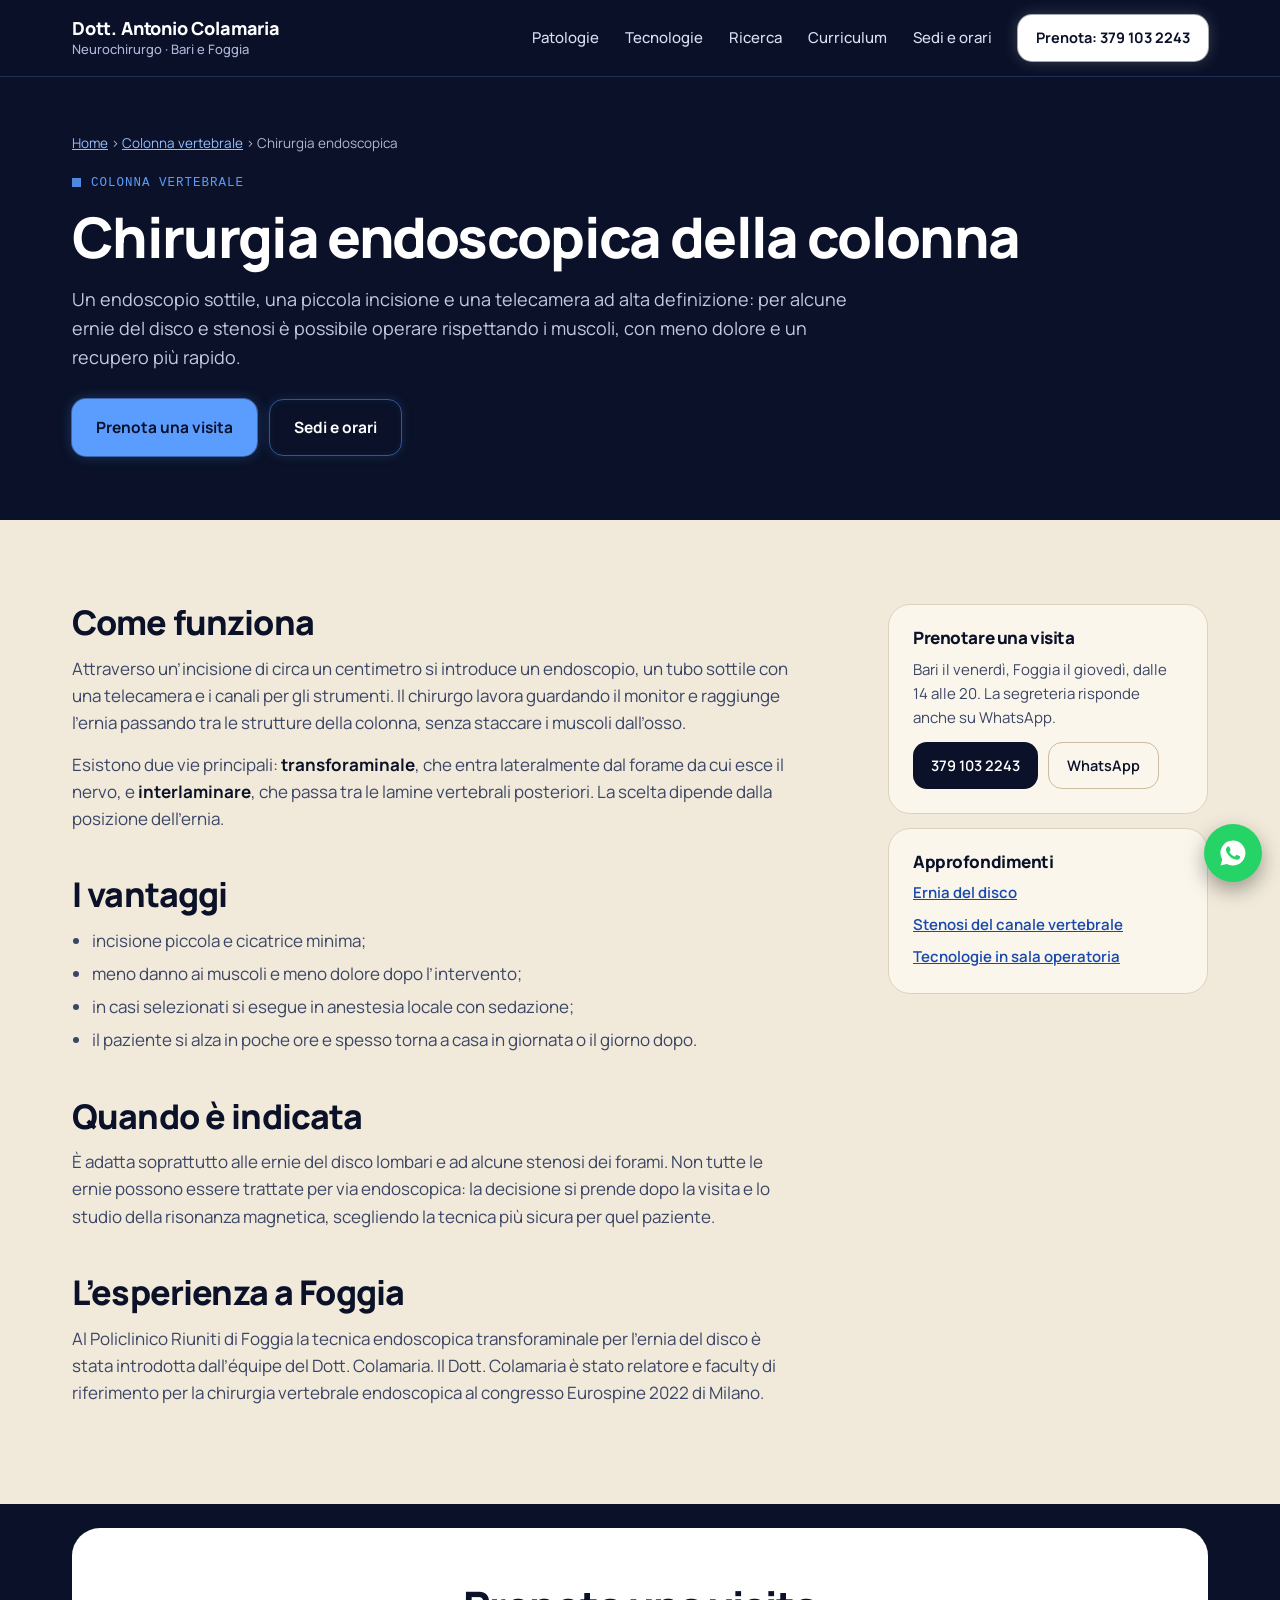
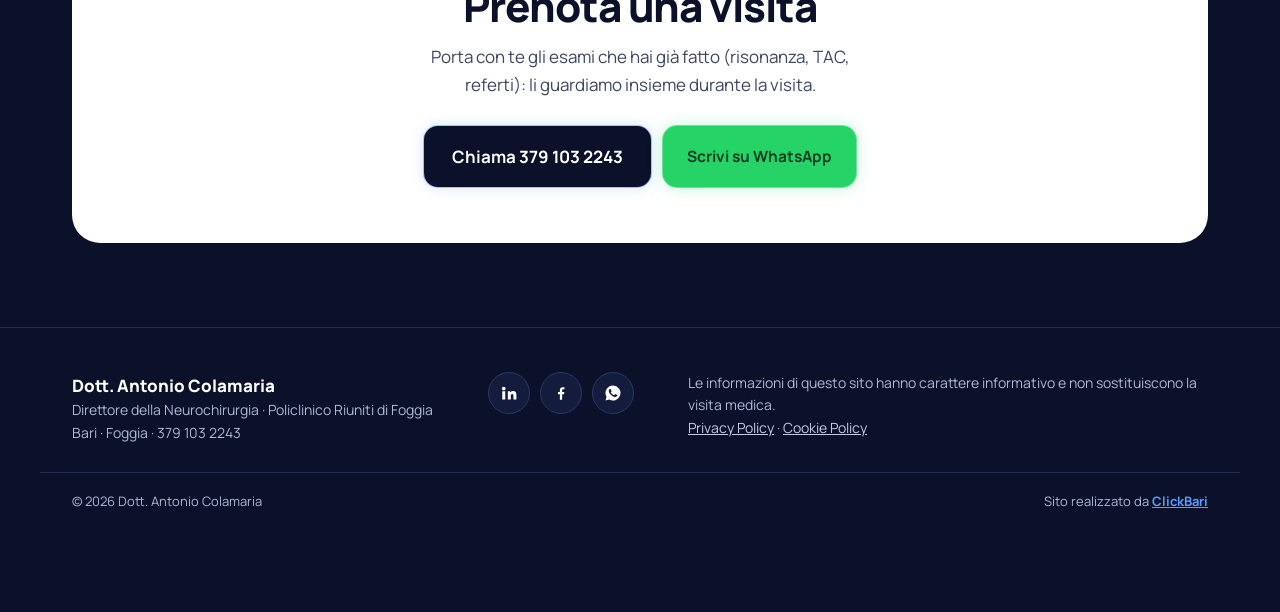
==== chirurgia-endoscopica-colonna.html @ 959c7ecc "Via la grafica a punti; avorio più visibile (#F1EADA), carte aree: foto in alto, testo sotto Co-Auth" ====
<!DOCTYPE html>
<html lang="it">
<head>
<meta charset="UTF-8">
<meta name="viewport" content="width=device-width, initial-scale=1">
<title>Chirurgia endoscopica della colonna · Dott. Antonio Colamaria, neurochirurgo</title>
<meta name="description" content="Chirurgia endoscopica della colonna per l’ernia del disco: piccola incisione, meno dolore, dimissione rapida. Quando è indicata. Visite a Bari e Foggia.">
<link rel="canonical" href="https://antoniocolamaria.it/chirurgia-endoscopica-colonna.html">
<meta name="theme-color" content="#0A1128">
<link rel="icon" type="image/svg+xml" href="img/favicon.svg">
<link rel="icon" type="image/png" href="favicon.png">
<link rel="apple-touch-icon" href="img/apple-touch-icon.png">
<meta property="og:type" content="website">
<meta property="og:locale" content="it_IT">
<meta property="og:site_name" content="Dott. Antonio Colamaria">
<meta property="og:title" content="Chirurgia endoscopica della colonna · Dott. Antonio Colamaria, neurochirurgo">
<meta property="og:description" content="Chirurgia endoscopica della colonna per l’ernia del disco: piccola incisione, meno dolore, dimissione rapida. Quando è indicata. Visite a Bari e Foggia.">
<meta property="og:url" content="https://antoniocolamaria.it/chirurgia-endoscopica-colonna.html">
<meta property="og:image" content="https://antoniocolamaria.it/img/og.jpg">
<meta name="twitter:card" content="summary_large_image">
<link rel="preload" href="fonts/manrope-latin-800-normal.woff2" as="font" type="font/woff2" crossorigin>
<link rel="preload" href="fonts/manrope-latin-400-normal.woff2" as="font" type="font/woff2" crossorigin>
<link rel="stylesheet" href="assets/style.css">
<script type="application/ld+json">
[
 {
  "@context": "https://schema.org",
  "@type": "BreadcrumbList",
  "itemListElement": [
   {
    "@type": "ListItem",
    "position": 1,
    "name": "Home",
    "item": "https://antoniocolamaria.it/"
   },
   {
    "@type": "ListItem",
    "position": 2,
    "name": "Colonna vertebrale",
    "item": "https://antoniocolamaria.it/colonna-vertebrale.html"
   },
   {
    "@type": "ListItem",
    "position": 3,
    "name": "Chirurgia endoscopica",
    "item": "https://antoniocolamaria.it/chirurgia-endoscopica-colonna.html"
   }
  ]
 },
 {
  "@context": "https://schema.org",
  "@type": "MedicalWebPage",
  "name": "Chirurgia endoscopica della colonna",
  "url": "https://antoniocolamaria.it/chirurgia-endoscopica-colonna.html",
  "inLanguage": "it",
  "about": "Colonna vertebrale",
  "author": {
   "@type": "Physician",
   "name": "Dott. Antonio Colamaria",
   "url": "https://antoniocolamaria.it/"
  }
 }
]
</script>
</head>
<body>

<header>
  <div class="wrap">
    <a href="/" class="brand"><strong>Dott. Antonio Colamaria</strong><span>Neurochirurgo · Bari e Foggia</span></a>
    <button class="menu-btn" type="button" aria-expanded="false" aria-controls="menu" aria-label="Apri il menu"><svg class="bars" viewBox="0 0 24 24" fill="none" stroke="currentColor" stroke-width="2" stroke-linecap="round" aria-hidden="true"><path d="M4 7h16M4 12h16M4 17h16"/></svg><svg class="x" viewBox="0 0 24 24" fill="none" stroke="currentColor" stroke-width="2" stroke-linecap="round" aria-hidden="true"><path d="M6 6l12 12M18 6L6 18"/></svg></button>
    <nav id="menu" aria-label="Menu principale">
      <a href="/#patologie">Patologie</a>
      <a href="tecnologie.html">Tecnologie</a>
      <a href="pubblicazioni.html">Ricerca</a>
      <a href="curriculum.html">Curriculum</a>
      <a href="/#sedi">Sedi e orari</a>
      <a href="tel:+393791032243" class="btn btn-primary btn-sm">Prenota: 379 103 2243</a>
    </nav>
  </div>
</header>

<main>
<section class="p-hero">
  <div class="wrap">
    <div>
      <div class="crumbs"><a href="/">Home</a> › <a href="colonna-vertebrale.html">Colonna vertebrale</a> › Chirurgia endoscopica</div>
      <div class="label">Colonna vertebrale</div>
      <h1>Chirurgia endoscopica della colonna</h1>
      <p class="lede">Un endoscopio sottile, una piccola incisione e una telecamera ad alta definizione: per alcune ernie del disco e stenosi è possibile operare rispettando i muscoli, con meno dolore e un recupero più rapido.</p>
      <div class="actions">
        <a href="tel:+393791032243" class="btn btn-primary">Prenota una visita</a>
        <a href="/#sedi" class="btn btn-ghost">Sedi e orari</a>
      </div>
    </div>
  </div>
</section>

<section class="light">
  <div class="wrap layout">
    <article class="prose">
      <h2 style="margin-top:0">Come funziona</h2>
      <p>Attraverso un’incisione di circa un centimetro si introduce un endoscopio, un tubo sottile con una telecamera e i canali per gli strumenti. Il chirurgo lavora guardando il monitor e raggiunge l’ernia passando tra le strutture della colonna, senza staccare i muscoli dall’osso.</p>
      <p>Esistono due vie principali: <strong>transforaminale</strong>, che entra lateralmente dal forame da cui esce il nervo, e <strong>interlaminare</strong>, che passa tra le lamine vertebrali posteriori. La scelta dipende dalla posizione dell’ernia.</p>

      <h2>I vantaggi</h2>
      <ul>
        <li>incisione piccola e cicatrice minima;</li>
        <li>meno danno ai muscoli e meno dolore dopo l’intervento;</li>
        <li>in casi selezionati si esegue in anestesia locale con sedazione;</li>
        <li>il paziente si alza in poche ore e spesso torna a casa in giornata o il giorno dopo.</li>
      </ul>

      <h2>Quando è indicata</h2>
      <p>È adatta soprattutto alle ernie del disco lombari e ad alcune stenosi dei forami. Non tutte le ernie possono essere trattate per via endoscopica: la decisione si prende dopo la visita e lo studio della risonanza magnetica, scegliendo la tecnica più sicura per quel paziente.</p>

      <h2>L’esperienza a Foggia</h2>
      <p>Al Policlinico Riuniti di Foggia la tecnica endoscopica transforaminale per l’ernia del disco è stata introdotta dall’équipe del Dott. Colamaria. Il Dott. Colamaria è stato relatore e faculty di riferimento per la chirurgia vertebrale endoscopica al congresso Eurospine 2022 di Milano.</p>
    </article>
    <aside class="aside">
      <div class="box">
        <h3>Prenotare una visita</h3>
        <p>Bari il venerdì, Foggia il giovedì, dalle 14 alle 20. La segreteria risponde anche su WhatsApp.</p>
        <p style="margin-top:12px;display:flex;flex-wrap:wrap;gap:10px"><a href="tel:+393791032243" class="btn btn-primary btn-sm">379 103 2243</a><a href="https://wa.me/393791032243?text=Buongiorno%2C%20vorrei%20prenotare%20una%20visita%20con%20il%20Dott.%20Colamaria." class="btn btn-ghost btn-sm" target="_blank" rel="noopener">WhatsApp</a></p>
      </div>
      <div class="box">
        <h3>Approfondimenti</h3>
        <ul>
          <li><a href="ernia-del-disco.html">Ernia del disco</a></li>
          <li><a href="stenosi-del-canale.html">Stenosi del canale vertebrale</a></li>
          <li><a href="tecnologie.html">Tecnologie in sala operatoria</a></li>
        </ul>
      </div>
    </aside>
  </div>
</section>

<section class="cta">
  <div class="wrap"><div class="inner">
    <h2>Prenota una visita</h2>
    <p>Porta con te gli esami che hai già fatto (risonanza, TAC, referti): li guardiamo insieme durante la visita.</p>
    <div class="cta-actions">
      <a href="tel:+393791032243" class="btn btn-primary">Chiama 379 103 2243</a>
      <a href="https://wa.me/393791032243?text=Buongiorno%2C%20vorrei%20prenotare%20una%20visita%20con%20il%20Dott.%20Colamaria." class="btn btn-wa social" target="_blank" rel="noopener">Scrivi su WhatsApp</a>
    </div>
  </div></div>
</section>
</main>

<footer>
  <div class="wrap">
    <div>
      <strong>Dott. Antonio Colamaria</strong><br>
      Direttore della Neurochirurgia · Policlinico Riuniti di Foggia<br>
      Bari · Foggia · 379 103 2243
    </div>
    <div class="foot-social">
      <a href="https://www.linkedin.com/in/antonio-colamaria-a13306196/" target="_blank" rel="noopener me" aria-label="LinkedIn del Dott. Colamaria"><svg viewBox="0 0 24 24" aria-hidden="true"><path d="M4.98 3.5a2.5 2.5 0 1 1 0 5 2.5 2.5 0 0 1 0-5ZM3 9.75h4v11H3v-11Zm6.5 0h3.8v1.5h.06c.53-1 1.83-2.05 3.77-2.05 4.03 0 4.77 2.65 4.77 6.1v5.45h-4v-4.83c0-1.15-.02-2.63-1.6-2.63-1.6 0-1.85 1.25-1.85 2.55v4.91h-4v-11Z"/></svg></a>
      <a href="https://www.facebook.com/AntonioColamariaNeurochirurgo" target="_blank" rel="noopener me" aria-label="Facebook del Dott. Colamaria"><svg viewBox="0 0 24 24" aria-hidden="true"><path d="M13.5 21v-7.5h2.5l.4-3h-2.9V8.6c0-.87.25-1.46 1.5-1.46h1.55V4.45A20 20 0 0 0 14.3 4.3c-2.25 0-3.8 1.37-3.8 3.9v2.3H8v3h2.5V21h3Z"/></svg></a>
      <a href="https://wa.me/393791032243?text=Buongiorno%2C%20vorrei%20prenotare%20una%20visita%20con%20il%20Dott.%20Colamaria." target="_blank" rel="noopener" aria-label="WhatsApp della segreteria per prenotare"><svg viewBox="0 0 24 24" aria-hidden="true"><path d="M12 2a10 10 0 0 0-8.6 15.1L2 22l5-1.3A10 10 0 1 0 12 2Zm5.3 14.1c-.2.6-1.3 1.2-1.8 1.2-.5.1-1 .1-3.3-.8-2.8-1.1-4.5-4-4.7-4.2-.1-.2-1.1-1.5-1.1-2.9s.7-2 1-2.3c.2-.3.5-.3.7-.3h.5c.2 0 .4 0 .6.5l.8 2c.1.2.1.4 0 .5l-.3.5-.4.4c-.1.1-.3.3-.1.6.2.3.8 1.3 1.6 2.1 1.1 1 2 1.3 2.3 1.4.3.1.5.1.6-.1l.9-1.1c.2-.3.4-.2.7-.1l1.9.9c.3.1.5.2.5.3.1.2.1.8-.1 1.4Z"/></svg></a>
    </div>
    <div class="disclaimer">Le informazioni di questo sito hanno carattere informativo e non sostituiscono la visita medica.<br><a href="privacy.html">Privacy Policy</a> · <a href="cookie.html">Cookie Policy</a></div>
  </div>
  <div class="wrap credit">
    <span>© <span id="y">2026</span> Dott. Antonio Colamaria</span>
    <span>Sito realizzato da <a href="https://clickbari.it" target="_blank" rel="noopener">ClickBari</a></span>
  </div>
</footer>

<div class="callbar"><a href="tel:+393791032243" class="btn btn-primary">Chiama per prenotare</a></div>
<a class="wa-float" href="https://wa.me/393791032243?text=Buongiorno%2C%20vorrei%20prenotare%20una%20visita%20con%20il%20Dott.%20Colamaria." target="_blank" rel="noopener" aria-label="Scrivi alla segreteria su WhatsApp per prenotare"><svg viewBox="0 0 24 24" aria-hidden="true"><path d="M12 2a10 10 0 0 0-8.6 15.1L2 22l5-1.3A10 10 0 1 0 12 2Zm5.3 14.1c-.2.6-1.3 1.2-1.8 1.2-.5.1-1 .1-3.3-.8-2.8-1.1-4.5-4-4.7-4.2-.1-.2-1.1-1.5-1.1-2.9s.7-2 1-2.3c.2-.3.5-.3.7-.3h.5c.2 0 .4 0 .6.5l.8 2c.1.2.1.4 0 .5l-.3.5-.4.4c-.1.1-.3.3-.1.6.2.3.8 1.3 1.6 2.1 1.1 1 2 1.3 2.3 1.4.3.1.5.1.6-.1l.9-1.1c.2-.3.4-.2.7-.1l1.9.9c.3.1.5.2.5.3.1.2.1.8-.1 1.4Z"/></svg></a>
<script src="assets/site.js"></script>
</body>
</html>
---- assets/style.css ----
@font-face{font-family:'Manrope';font-weight:400;font-style:normal;font-display:swap;src:url(../fonts/manrope-latin-400-normal.woff2) format('woff2')}
@font-face{font-family:'Manrope';font-weight:500;font-style:normal;font-display:swap;src:url(../fonts/manrope-latin-500-normal.woff2) format('woff2')}
@font-face{font-family:'Manrope';font-weight:600;font-style:normal;font-display:swap;src:url(../fonts/manrope-latin-600-normal.woff2) format('woff2')}
@font-face{font-family:'Manrope';font-weight:700;font-style:normal;font-display:swap;src:url(../fonts/manrope-latin-700-normal.woff2) format('woff2')}
@font-face{font-family:'Manrope';font-weight:800;font-style:normal;font-display:swap;src:url(../fonts/manrope-latin-800-normal.woff2) format('woff2')}

/* Tema "Notte": blu notte, accenti blu chiaro e magenta.
   I nomi storici delle variabili restano (le pagine interne li usano):
   --paper = fondo pagina, --white = superfici (card), --ink = testo, --teal = accento blu, --amber = accento magenta */
:root{
  --paper:#0A1128; --white:#131C3D; --paper-2:#1B2650; --line:#222D57; --line-2:#2A3766;
  --ink:#FFFFFF; --ink-soft:#C2CAE3; --ink-mute:#AEB8D6;
  --teal:#5B9DFF; --teal-deep:#93BFFF; --teal-light:#1B2650; --amber:#FF7AC0; --mint:#7FE3D2; --gold:#FFC861;
  --r-xl:28px; --r-lg:22px; --r-md:14px; --r-sm:8px;
}
*{box-sizing:border-box;margin:0;padding:0}
html{scroll-behavior:smooth;scroll-padding-top:84px;background:var(--paper)}
body{background:var(--paper);color:var(--ink);font-family:'Manrope',system-ui,sans-serif;font-size:16px;line-height:1.6;-webkit-font-smoothing:antialiased}
img{max-width:100%;display:block}
a{color:inherit}
.wrap{max-width:1200px;margin:0 auto;padding:0 32px}
h1,h2,h3{font-family:'Manrope',system-ui,sans-serif;font-weight:800;letter-spacing:-.025em;line-height:1.08}
h4{font-weight:700}
:focus-visible{outline:3px solid var(--amber);outline-offset:3px}
@media (prefers-reduced-motion:reduce){*{transition:none!important;animation:none!important;scroll-behavior:auto!important}}
@media(max-width:640px){.wrap{padding:0 20px}}

/* nav */
header{position:sticky;top:0;z-index:50;background:rgba(10,17,40,.88);backdrop-filter:blur(12px);-webkit-backdrop-filter:blur(12px);border-bottom:1px solid var(--line)}
header .wrap{display:flex;align-items:center;justify-content:space-between;height:76px;gap:16px;position:relative}
.brand{text-decoration:none;line-height:1.2}
.brand strong{display:block;font-weight:800;font-size:18px;letter-spacing:-.01em}
.brand span{font-size:13px;color:var(--ink-mute);font-weight:500}
nav{display:flex;align-items:center;gap:26px;font-size:15px;font-weight:500}
nav a{text-decoration:none;color:#D9DFF0}
nav a:hover{color:#fff}
.btn{display:inline-flex;align-items:center;justify-content:center;gap:8px;text-decoration:none;font-weight:700;font-size:15.5px;padding:15px 24px;border-radius:var(--r-md);transition:background .2s,transform .2s,border-color .2s,color .2s;font-family:inherit}
.btn-primary{background:var(--teal);color:#0A1128}
.btn-primary:hover{background:var(--teal-deep);transform:translateY(-1px)}
.btn-ghost{border:1px solid var(--line-2);color:#fff}
.btn-ghost:hover{border-color:var(--teal);background:var(--white)}
.btn-sm{padding:11px 18px;font-size:14.5px}
nav .btn{background:#fff;color:#0A1128}
nav .btn:hover{background:var(--teal-deep)}
/* menu mobile (hamburger) */
.menu-btn{display:none;width:46px;height:46px;border-radius:12px;border:1px solid var(--line-2);background:var(--white);color:#fff;cursor:pointer;align-items:center;justify-content:center}
.menu-btn svg{width:22px;height:22px}
.menu-btn .x{display:none}
.menu-btn[aria-expanded="true"] .x{display:block}
.menu-btn[aria-expanded="true"] .bars{display:none}
@media(max-width:860px){
  nav a:not(.btn){display:none}
  .js .menu-btn{display:inline-flex}
  .js nav{display:none;position:absolute;top:100%;left:0;right:0;flex-direction:column;align-items:stretch;gap:0;background:var(--paper);border-bottom:1px solid var(--line);padding:6px 20px 22px;box-shadow:0 20px 40px rgba(0,0,0,.35)}
  .js nav.open{display:flex}
  .js nav a:not(.btn){display:block;padding:15px 0;border-bottom:1px solid var(--line);font-size:17px;color:#fff}
  .js nav .btn{display:flex;margin-top:18px;padding:15px}
}

/* in home: pulsanti fissi solo dopo il primo schermo */
.callbar,.wa-float{transition:opacity .25s,transform .25s}
.has-hero:not(.past-hero) .callbar,.has-hero:not(.past-hero) .wa-float{opacity:0;pointer-events:none;transform:translateY(12px)}
@media(min-width:861px){
  header nav .btn{transition:opacity .25s}
  .has-hero:not(.past-hero) header nav .btn{opacity:0;pointer-events:none}
}

/* hero */
.hero{padding:56px 0 84px}
.hero .wrap{display:grid;grid-template-columns:1fr 1fr;gap:56px;align-items:center}
.hero-badge{display:inline-flex;align-items:center;gap:10px;background:var(--white);border:1px solid var(--line-2);border-radius:999px;padding:8px 18px 8px 10px;margin-bottom:26px;font-size:14.5px;color:#D9DFF0;line-height:1.35}
.hero-badge i{flex:0 0 26px;height:26px;border-radius:50%;background:var(--amber);display:grid;place-items:center}
.hero-badge i svg{width:14px;height:14px;fill:#0A1128}
.hero-badge b{color:#fff;font-weight:800}
.hero h1{font-size:clamp(40px,5.4vw,68px);letter-spacing:-.035em;line-height:1.02}
.hero h1 em{font-style:normal;color:var(--teal)}
.hero .lede{margin-top:22px;font-size:19px;color:var(--ink-soft);max-width:34em}
.hero-actions{margin-top:30px;display:flex;flex-wrap:wrap;gap:12px}
.portrait{border-radius:var(--r-xl);overflow:hidden;background:var(--white);aspect-ratio:4/4.6;width:100%}
.portrait img{width:100%;height:100%;object-fit:cover;object-position:top center}
@media(max-width:900px){
  .hero{padding:20px 0 56px}
  .hero .wrap{grid-template-columns:1fr;gap:28px}
  .portrait{order:-1;aspect-ratio:4/3.3;max-width:560px;border-radius:var(--r-lg)}
  .portrait img{object-position:center 18%}
  .hero-badge{border-radius:18px;align-items:flex-start}
}

/* sezioni */
section{padding:84px 0}
.head{max-width:680px;margin-bottom:40px}
.head.center{margin-left:auto;margin-right:auto;text-align:center}
.kicker{font-size:13px;letter-spacing:.12em;text-transform:uppercase;color:var(--teal);font-weight:700;margin-bottom:12px}
.head h2{font-size:clamp(30px,3.6vw,42px)}
.head p{margin-top:14px;color:var(--ink-soft);font-size:17px}
@media(max-width:700px){section{padding:60px 0}}

/* patologie */
#patologie{padding-top:24px}
.zones{display:grid;grid-template-columns:repeat(3,1fr);gap:16px}
.zone{background:var(--white);border:1px solid var(--line);border-radius:var(--r-lg);padding:18px;display:flex;flex-direction:column;gap:6px}
.zone-img{aspect-ratio:4/3;border-radius:16px;overflow:hidden;background:var(--paper-2)}
.zone-img img{width:100%;height:100%;object-fit:cover}
.zone-body{padding:16px 10px 8px}
.zone-tag{display:inline-block;font-size:12.5px;font-weight:700;letter-spacing:.06em;color:var(--teal);margin-bottom:8px}
.zone:nth-child(2) .zone-tag{color:var(--amber)}
.zone:nth-child(3) .zone-tag{color:var(--mint)}
.zone h3{font-size:22px;letter-spacing:-.015em;margin-bottom:10px}
.cond{padding:12px 0;border-top:1px solid var(--line)}
.cond h4{font-size:15px;margin-bottom:3px}
.cond p{font-size:14.5px;color:var(--ink-soft)}
@media(max-width:980px){.zones{grid-template-columns:1fr 1fr}}
@media(max-width:660px){.zones{grid-template-columns:1fr}}

/* quando */
.when{padding-top:0}
.when .wrap>.inner{background:var(--white);border:1px solid var(--line);border-radius:var(--r-xl);padding:56px}
.when-grid{display:grid;grid-template-columns:repeat(2,1fr);gap:4px 40px;max-width:960px;margin:0 auto}
.when-item{display:flex;gap:14px;align-items:flex-start;padding:16px 0;border-bottom:1px solid var(--line);font-size:16px}
.when-item::before{content:'';flex:0 0 8px;height:8px;margin-top:9px;border-radius:50%;background:var(--teal)}
.when-item:nth-child(3n+2)::before{background:var(--amber)}
.when-item:nth-child(3n)::before{background:var(--mint)}
.note{max-width:960px;margin:26px auto 0;font-size:14px;color:var(--ink-mute);text-align:center}
@media(max-width:700px){.when-grid{grid-template-columns:1fr}.when .wrap>.inner{padding:32px 22px}}

/* chi sono */
.about{display:grid;grid-template-columns:1fr 1fr;gap:56px;align-items:center}
.about h2{font-size:clamp(30px,3.6vw,42px);margin-bottom:18px}
.about p{color:var(--ink-soft);margin-bottom:14px;font-size:16.5px}
.timeline{list-style:none;border-left:2px solid var(--line-2);padding-left:22px}
.timeline li{position:relative;padding-bottom:22px}
.timeline li::before{content:'';position:absolute;left:-29px;top:6px;width:12px;height:12px;border-radius:50%;background:var(--paper);border:2px solid var(--teal)}
.timeline .y{font-size:13px;font-weight:700;color:var(--amber);letter-spacing:.04em}
.timeline .t{font-weight:700}
.timeline .d{font-size:14.5px;color:var(--ink-soft)}
.links-row{margin-top:22px;display:flex;flex-wrap:wrap;gap:10px}
.about-stats{display:grid;grid-template-columns:1fr 1fr;gap:28px 24px}
.about-stats .stat{border-top:2px solid var(--teal);padding-top:18px}
.about-stats .stat:nth-child(2){border-color:var(--amber)}
.about-stats .stat:nth-child(3){border-color:var(--mint)}
.about-stats .stat:nth-child(4){border-color:#fff}
.about-stats .stat b{display:block;font-weight:800;font-size:40px;letter-spacing:-.02em;line-height:1.1;margin-bottom:6px}
.about-stats .stat span{font-size:14.5px;color:var(--ink-mute);line-height:1.45;display:block}
.btn.icon-only{width:46px;height:46px;padding:0;border-radius:50%}
@media(max-width:480px){.about-stats .stat b{font-size:30px}}
@media(max-width:860px){.about{grid-template-columns:1fr;gap:36px}}

/* sedi */
.sedi .wrap>.inner{background:var(--white);border:1px solid var(--line);border-radius:var(--r-xl);padding:56px}
.sedi .kicker{color:var(--amber)}
.loc-grid{display:grid;grid-template-columns:1fr 1fr;gap:16px}
.loc{background:var(--paper-2);border:1px solid var(--line-2);border-radius:var(--r-lg);padding:30px}
.loc .city{font-size:32px;font-weight:800;letter-spacing:-.02em}
.loc .place{font-size:13px;letter-spacing:.08em;text-transform:uppercase;color:var(--teal);font-weight:700;margin:4px 0 18px}
.loc:nth-child(2) .place{color:var(--amber)}
.row{display:flex;justify-content:space-between;gap:16px;padding:11px 0;border-top:1px solid var(--line-2);font-size:15px}
.row span:first-child{color:var(--ink-mute)}
.row span:last-child{text-align:right;font-weight:600}
.loc-actions{display:flex;flex-wrap:wrap;gap:10px;margin-top:22px}
.online{margin-top:26px;display:flex;flex-wrap:wrap;align-items:center;gap:10px;color:var(--ink-mute);font-size:14.5px}
@media(max-width:760px){.loc-grid{grid-template-columns:1fr}.sedi .wrap>.inner{padding:32px 20px}}

/* recensioni */
.reviews{text-align:center;padding-top:0}
.stars{color:var(--gold);letter-spacing:3px}
.reviews .links-row{justify-content:center;margin-top:30px}
.rev-h{font-size:clamp(30px,3.6vw,42px)}
.rev-score{display:flex;align-items:center;justify-content:center;gap:10px;margin:12px 0 34px;color:var(--ink-soft)}
.rev-score .stars{font-size:20px}
.rev-score b{font-weight:800;font-size:28px;color:#fff}
.rev-grid{display:grid;grid-template-columns:1fr 1fr;gap:16px;text-align:left;align-items:start}
.rev{display:flex;flex-direction:column;background:var(--white);border:1px solid var(--line);border-radius:var(--r-lg);padding:26px 26px 20px}
.rev-stars{color:var(--gold);letter-spacing:2px;font-size:16px}
.rev-text{margin:10px 0 0;font-size:15.5px;color:#E3E7F3;line-height:1.6;display:-webkit-box;-webkit-box-orient:vertical;-webkit-line-clamp:6;overflow:hidden;height:calc(1.6em * 6)}
.rev.open .rev-text{height:auto;display:block}
.rev-more{align-self:flex-start;margin-top:8px;background:none;border:0;padding:0;color:var(--teal);font:700 14px 'Manrope',sans-serif;cursor:pointer}
.rev figcaption{display:flex;align-items:center;gap:10px;margin-top:16px;padding-top:14px;border-top:1px solid var(--line);font-size:14px}
.rev figcaption a{margin-left:auto;color:var(--teal);font-weight:700;font-size:13.5px;white-space:nowrap}
.av{width:34px;height:34px;border-radius:50%;background:var(--paper-2);color:var(--teal-deep);display:grid;place-items:center;font-weight:700}
@media(max-width:760px){.rev-grid{grid-template-columns:1fr}}

/* faq */
.faq{max-width:820px;margin:0 auto}
details{background:var(--white);border:1px solid var(--line);border-radius:var(--r-md);margin-bottom:10px}
summary{cursor:pointer;list-style:none;padding:20px 24px;font-weight:700;display:flex;justify-content:space-between;gap:16px}
summary::-webkit-details-marker{display:none}
summary::after{content:'+';color:var(--teal);font-size:22px;line-height:1}
details[open] summary::after{content:'–'}
details p{padding:0 24px 20px;color:var(--ink-soft);font-size:15.5px}

/* cta finale: card bianca */
.cta{padding-top:24px}
.cta .wrap>.inner{background:#fff;color:#0A1128;border-radius:var(--r-xl);padding:56px;text-align:center}
.cta h2{font-size:clamp(30px,3.6vw,42px);max-width:20ch;margin:0 auto 14px}
.cta p{color:#3B4566;max-width:46ch;margin:0 auto 28px;font-size:17px}
.cta .btn-primary{background:#0A1128;color:#fff;font-size:17px;padding:17px 28px}
.cta .btn-primary:hover{background:#1E3A8A}

/* footer */
footer{padding:44px 0 100px;font-size:14px;color:var(--ink-mute);border-top:1px solid var(--line)}
footer .wrap{display:flex;flex-wrap:wrap;justify-content:space-between;gap:20px}
footer strong{color:#fff;font-weight:800;font-size:17px}
footer a{color:var(--ink-soft)}
.disclaimer{max-width:520px}

/* social, piattaforme */
.social svg{width:18px;height:18px;fill:currentColor;flex:0 0 auto}
.btn-wa{background:#25D366;color:#0B3B20}
.btn-wa:hover{background:#1FBF5B;transform:translateY(-1px)}
.cta-actions{display:flex;flex-wrap:wrap;gap:12px;justify-content:center}
.online a.plat{display:inline-flex;align-items:center;gap:10px;background:#fff;color:#0A1128;text-decoration:none;border-radius:var(--r-md);padding:8px 16px 8px 8px;font-weight:700;transition:transform .2s}
.online a.plat:hover{transform:translateY(-1px)}
.plat i{display:grid;place-items:center;width:26px;height:26px;border-radius:7px;color:#fff;font-style:normal;font-weight:700;font-size:14px}
.foot-social{display:flex;gap:10px;align-items:flex-start}
.foot-social a{width:42px;height:42px;border-radius:50%;border:1px solid var(--line-2);display:grid;place-items:center;color:#fff;background:var(--white)}
.foot-social a:hover{border-color:var(--teal)}
.foot-social svg{width:18px;height:18px;fill:currentColor}
footer .credit{margin-top:28px;padding-top:18px;border-top:1px solid var(--line);font-size:13px}
footer .credit a{color:var(--teal);font-weight:700}
.wa-float{position:fixed;right:18px;bottom:18px;width:58px;height:58px;border-radius:50%;background:#25D366;display:grid;place-items:center;box-shadow:0 8px 20px rgba(0,0,0,.35);z-index:61;transition:transform .2s}
.wa-float:hover{transform:scale(1.06)}
.wa-float svg{width:30px;height:30px;fill:#fff}

/* barra chiamata mobile */
.callbar{display:none}
@media(max-width:700px){
  .callbar{display:flex;position:fixed;left:12px;right:84px;bottom:12px;z-index:60;box-shadow:0 8px 24px rgba(0,0,0,.4)}
  .callbar .btn{flex:1;padding:15px}
  .wa-float{right:12px;bottom:12px;width:56px;height:56px}
  header .wrap{height:64px}
}

/* pulsanti: contorno luminoso + respiro lento sui principali */
@keyframes respiro-blu{0%,100%{box-shadow:0 0 0 1px rgba(91,157,255,.55),0 0 14px rgba(91,157,255,.28)}50%{box-shadow:0 0 0 4px rgba(91,157,255,.22),0 0 30px rgba(91,157,255,.55)}}
@keyframes respiro-blu-notte{0%,100%{box-shadow:0 0 0 1px rgba(10,17,40,.35),0 0 12px rgba(255,122,192,.25)}50%{box-shadow:0 0 0 4px rgba(255,122,192,.28),0 0 28px rgba(255,122,192,.45)}}
@keyframes respiro-verde{0%,100%{box-shadow:0 0 0 0 rgba(37,211,102,.55),0 8px 20px rgba(0,0,0,.35)}50%{box-shadow:0 0 0 12px rgba(37,211,102,0),0 8px 20px rgba(0,0,0,.35)}}
.btn{transition:background .2s,transform .2s,border-color .2s,color .2s,box-shadow .3s}
.btn-primary{box-shadow:0 0 0 1px rgba(91,157,255,.55),0 0 14px rgba(91,157,255,.28)}
.hero-actions .btn-primary,.callbar .btn-primary,.cta .btn-primary,.loc .btn-primary{animation:respiro-blu 3.2s ease-in-out infinite}
.cta .btn-primary{animation-name:respiro-blu-notte}
.btn-primary:hover{animation-play-state:paused}
.btn-ghost{border-color:rgba(91,157,255,.5);box-shadow:0 0 12px rgba(91,157,255,.16),inset 0 0 10px rgba(91,157,255,.08)}
.btn-ghost:hover{border-color:var(--teal);box-shadow:0 0 18px rgba(91,157,255,.35),inset 0 0 12px rgba(91,157,255,.12)}
nav .btn{box-shadow:0 0 0 1px rgba(255,255,255,.6),0 0 16px rgba(255,255,255,.22)}
.btn-wa{box-shadow:0 0 0 1px rgba(37,211,102,.6),0 0 16px rgba(37,211,102,.3)}
.wa-float{animation:respiro-verde 2.8s ease-out infinite}
.online a.plat{box-shadow:0 0 12px rgba(255,255,255,.12)}
.online a.plat:hover{box-shadow:0 0 18px rgba(255,255,255,.28)}

/* ===== Ritmo chiaro/scuro e componenti delle pagine interne (18.11.2026) ===== */
.light{
  --paper:#F1EADA; --white:#FAF6EC; --paper-2:#E7DEC9; --line:#DCD1BA; --line-2:#C9BC9F;
  --ink:#0A1128; --ink-soft:#3B4566; --ink-mute:#566080;
  --teal:#1E5BD6; --teal-deep:#1748AE; --amber:#B0156E; --mint:#0F766E;
  background:var(--paper); color:var(--ink)
}
.light .btn-primary{background:#0A1128;color:#fff;box-shadow:none;animation:none}
.light .btn-primary:hover{background:#1E3A8A}
.light .btn-ghost{color:#0A1128;border-color:var(--line-2);box-shadow:none}
.light .btn-ghost:hover{background:var(--white);border-color:#0A1128}
.light .rev-text{color:#25304F}
.light .rev-score b,.light .hero-meta b{color:#0A1128}
.light .about-stats .stat:nth-child(4){border-color:#0A1128}
.light .cond{border-color:var(--line)}

/* etichette di sezione "scientifiche" */
.kicker,.label{font-family:ui-monospace,SFMono-Regular,Menlo,Consolas,'Liberation Mono',monospace;font-weight:500;letter-spacing:.08em;font-size:12.5px;text-transform:uppercase;display:flex;align-items:center;gap:10px}
.head.center .kicker{justify-content:center}
.kicker::before,.label::before{content:'';width:9px;height:9px;background:currentColor;opacity:.85;flex:0 0 auto}
.label{color:var(--teal);margin-bottom:14px}
.num{font-family:ui-monospace,SFMono-Regular,Menlo,Consolas,monospace;font-size:13px;color:var(--teal);letter-spacing:.06em}

/* blocchi scuri arrotondati dentro sezioni chiare */
.panel{background:#0A1128;color:#fff;border-radius:var(--r-xl);padding:56px;position:relative;overflow:hidden}
.panel p{color:#C2CAE3}
@media(max-width:700px){.panel{padding:32px 22px}}

/* testata pagine interne */
.p-hero{padding:56px 0 64px;position:relative;overflow:hidden}
.p-hero .wrap{display:grid;grid-template-columns:1.1fr .9fr;gap:40px;align-items:center}
.p-hero h1{font-size:clamp(34px,4.6vw,56px);letter-spacing:-.03em}
.p-hero .lede{margin-top:18px;font-size:18px;color:var(--ink-soft);max-width:36em}
.p-hero .art{justify-self:end;width:100%;max-width:520px}
.p-hero .art img{width:100%;height:auto}
.p-hero .actions{margin-top:28px;display:flex;flex-wrap:wrap;gap:12px}
.crumbs{font-size:13.5px;color:var(--ink-mute);margin-bottom:18px}
.crumbs a{color:var(--teal-deep)}
@media(max-width:900px){.p-hero .wrap{grid-template-columns:1fr}.p-hero .art{justify-self:center;max-width:360px;order:-1}.p-hero{padding:28px 0 48px}}

/* testo lungo */
.prose{max-width:720px}
.prose h2{font-size:clamp(26px,3vw,34px);margin:44px 0 14px}
.prose h3{font-size:20px;margin:28px 0 8px}
.prose p{color:var(--ink-soft);font-size:17px;margin-bottom:14px}
.prose ul{margin:6px 0 16px 0;padding-left:20px;color:var(--ink-soft);font-size:17px}
.prose li{margin-bottom:6px}
.prose strong{color:var(--ink)}
.layout{display:grid;grid-template-columns:minmax(0,1fr) 320px;gap:56px;align-items:start}
.aside{position:sticky;top:100px;display:grid;gap:14px}
.box{background:var(--white);border:1px solid var(--line);border-radius:var(--r-lg);padding:24px}
.box h3{font-size:17px;margin-bottom:10px}
.box p,.box li{font-size:15px;color:var(--ink-soft)}
.box ul{list-style:none;display:grid;gap:8px}
.box a{color:var(--teal-deep);font-weight:600}
@media(max-width:980px){.layout{grid-template-columns:1fr}.aside{position:static}}

/* elenco puntato con indice */
.steps{list-style:none;display:grid;grid-template-columns:repeat(2,1fr);gap:14px;margin:18px 0 8px}
.steps li{background:var(--white);border:1px solid var(--line);border-radius:var(--r-lg);padding:22px}
.steps li b{display:block;font-size:17px;margin:6px 0 4px;color:var(--ink)}
.steps li span{font-size:15px;color:var(--ink-soft)}
@media(max-width:700px){.steps{grid-template-columns:1fr}}

/* stampa e video */
.media-grid{display:grid;grid-template-columns:repeat(auto-fill,minmax(260px,1fr));gap:14px}
.media{display:flex;flex-direction:column;gap:8px;background:var(--white);border:1px solid var(--line);border-radius:var(--r-lg);padding:22px;text-decoration:none;color:inherit;transition:border-color .2s,transform .2s}
.media:hover{border-color:var(--teal);transform:translateY(-2px)}
.media .src{font-family:ui-monospace,SFMono-Regular,Menlo,Consolas,monospace;font-size:12px;letter-spacing:.06em;text-transform:uppercase;color:var(--teal)}
.media b{font-size:16px;line-height:1.35}
.media .go{margin-top:auto;font-size:14px;font-weight:700;color:var(--teal-deep)}
.media.video .src::before{content:'▶ ';}

/* carte aree cliniche (home) */
.areas{display:grid;grid-template-columns:repeat(3,1fr);gap:16px}
.area{display:flex;flex-direction:column;background:var(--white);border:1px solid var(--line);border-radius:var(--r-lg);overflow:hidden;text-decoration:none;color:inherit;transition:transform .2s,border-color .2s}
.area:hover{transform:translateY(-3px);border-color:var(--teal)}
.area .pic{aspect-ratio:16/10;background:#0A1128;overflow:hidden}
.area .pic img{width:100%;height:100%;object-fit:cover}
.area .pic.art{display:grid;place-items:center;padding:14px}
.area .pic.art img{object-fit:contain}
.area .body{padding:20px 22px 22px;display:flex;flex-direction:column;gap:8px;flex:1}
.area h3{font-size:21px}
.area p{font-size:15px;color:var(--ink-soft)}
.area .go{margin-top:auto;font-weight:700;font-size:14.5px;color:var(--teal-deep)}
@media(max-width:980px){.areas{grid-template-columns:1fr 1fr}}
@media(max-width:620px){.areas{grid-template-columns:1fr}}

/* fascia colonna (home) */
.band{display:grid;grid-template-columns:240px 1fr;gap:48px;align-items:center}
.band .art{max-height:520px;display:flex;justify-content:center}
.band .art img{max-height:520px;width:auto}
.band h2{font-size:clamp(30px,3.6vw,44px);margin-bottom:16px}
.links-list{list-style:none;display:grid;gap:0;margin-top:22px;border-top:1px solid #2A3766}
.links-list a{display:flex;justify-content:space-between;gap:12px;padding:16px 0;border-bottom:1px solid #2A3766;text-decoration:none;color:#fff;font-weight:700;font-size:17px}
.links-list a span{color:var(--teal)}
.links-list a:hover{color:var(--teal)}
@media(max-width:760px){.band{grid-template-columns:1fr;gap:24px}.band .art img{max-height:260px}}

/* pubblicazioni */
.featured{display:grid;grid-template-columns:repeat(3,1fr);gap:16px}
.feat{display:flex;flex-direction:column;background:var(--white);border:1px solid var(--line);border-radius:var(--r-lg);overflow:hidden}
.feat .pic{background:#0A1128;aspect-ratio:16/10;display:grid;place-items:center;padding:16px}
.feat .pic img{max-height:100%;width:auto}
.feat .body{padding:22px;display:flex;flex-direction:column;gap:10px;flex:1}
.feat .meta{font-size:13px;color:var(--ink-mute)}
.feat h3{font-size:17px;line-height:1.35}
.feat p{font-size:15px;color:var(--ink-soft)}
.feat .links{margin-top:auto;display:flex;gap:14px;flex-wrap:wrap;font-size:14px;font-weight:700}
.feat .links a{color:var(--teal-deep)}
@media(max-width:980px){.featured{grid-template-columns:1fr}}
.archive{display:grid;grid-template-columns:minmax(0,1fr) 280px;gap:40px;align-items:start}
.tools{display:flex;flex-direction:column;gap:14px;margin-bottom:22px}
.search{width:100%;font:inherit;font-size:16px;padding:14px 18px;border-radius:var(--r-md);border:1px solid var(--line-2);background:#fff;color:#0A1128}
.search:focus{outline:2px solid var(--teal);outline-offset:1px}
.chips{display:flex;flex-wrap:wrap;gap:8px}
.chip{font:inherit;font-size:14px;font-weight:600;padding:9px 14px;border-radius:999px;border:1px solid var(--line-2);background:#fff;color:#0A1128;cursor:pointer}
.chip[aria-pressed="true"]{background:#0A1128;color:#fff;border-color:#0A1128}
.count{font-size:14px;color:var(--ink-mute)}
.pub-list{list-style:none;display:grid;gap:10px}
.pub{background:#fff;border:1px solid var(--line);border-radius:var(--r-md);padding:18px 20px}
.pub .row1{display:flex;flex-wrap:wrap;gap:6px 14px;align-items:baseline;font-size:13px;color:var(--ink-mute)}
.pub .yr{font-family:ui-monospace,SFMono-Regular,Menlo,Consolas,monospace;font-weight:600;color:#0A1128}
.pub .tag{font-size:12px;font-weight:700;color:var(--teal)}
.pub h3{font-size:16px;line-height:1.4;margin:6px 0}
.pub p{font-size:14.5px;color:var(--ink-soft)}
.pub .au{font-size:13px;color:var(--ink-mute);margin-top:6px}
.pub .au b{color:#0A1128}
.pub .lk{display:flex;gap:16px;margin-top:8px;font-size:13.5px;font-weight:700}
.pub .lk a{color:var(--teal-deep)}
.pub[hidden]{display:none}
.more{margin-top:16px}
.side{position:sticky;top:100px;display:grid;gap:14px}
@media(max-width:980px){.archive{grid-template-columns:1fr}.side{position:static;order:-1}}
.spine-band{padding:84px 0}
.light .rev-more{color:var(--teal-deep)}
.light .rev figcaption a{color:var(--teal-deep)}
.light .av{background:var(--paper-2);color:#0A1128}
.light details summary::after{color:var(--teal-deep)}
@media(max-width:900px){.p-hero .art{display:flex;justify-content:center}.p-hero .art img{max-height:200px;width:auto}}

/* 18.11 sera: niente grafica a punti, avorio più visibile */
.p-hero .wrap:not(:has(.art)){grid-template-columns:1fr}
.p-hero .wrap:not(:has(.art)) .lede{max-width:44em}
.band:not(:has(.art)){grid-template-columns:1fr;max-width:860px}
.area.txt{border-top:4px solid var(--teal)}
.area.txt .body{padding-top:26px}
.feat .body{padding-top:26px}
.feat{border-top:4px solid var(--teal)}
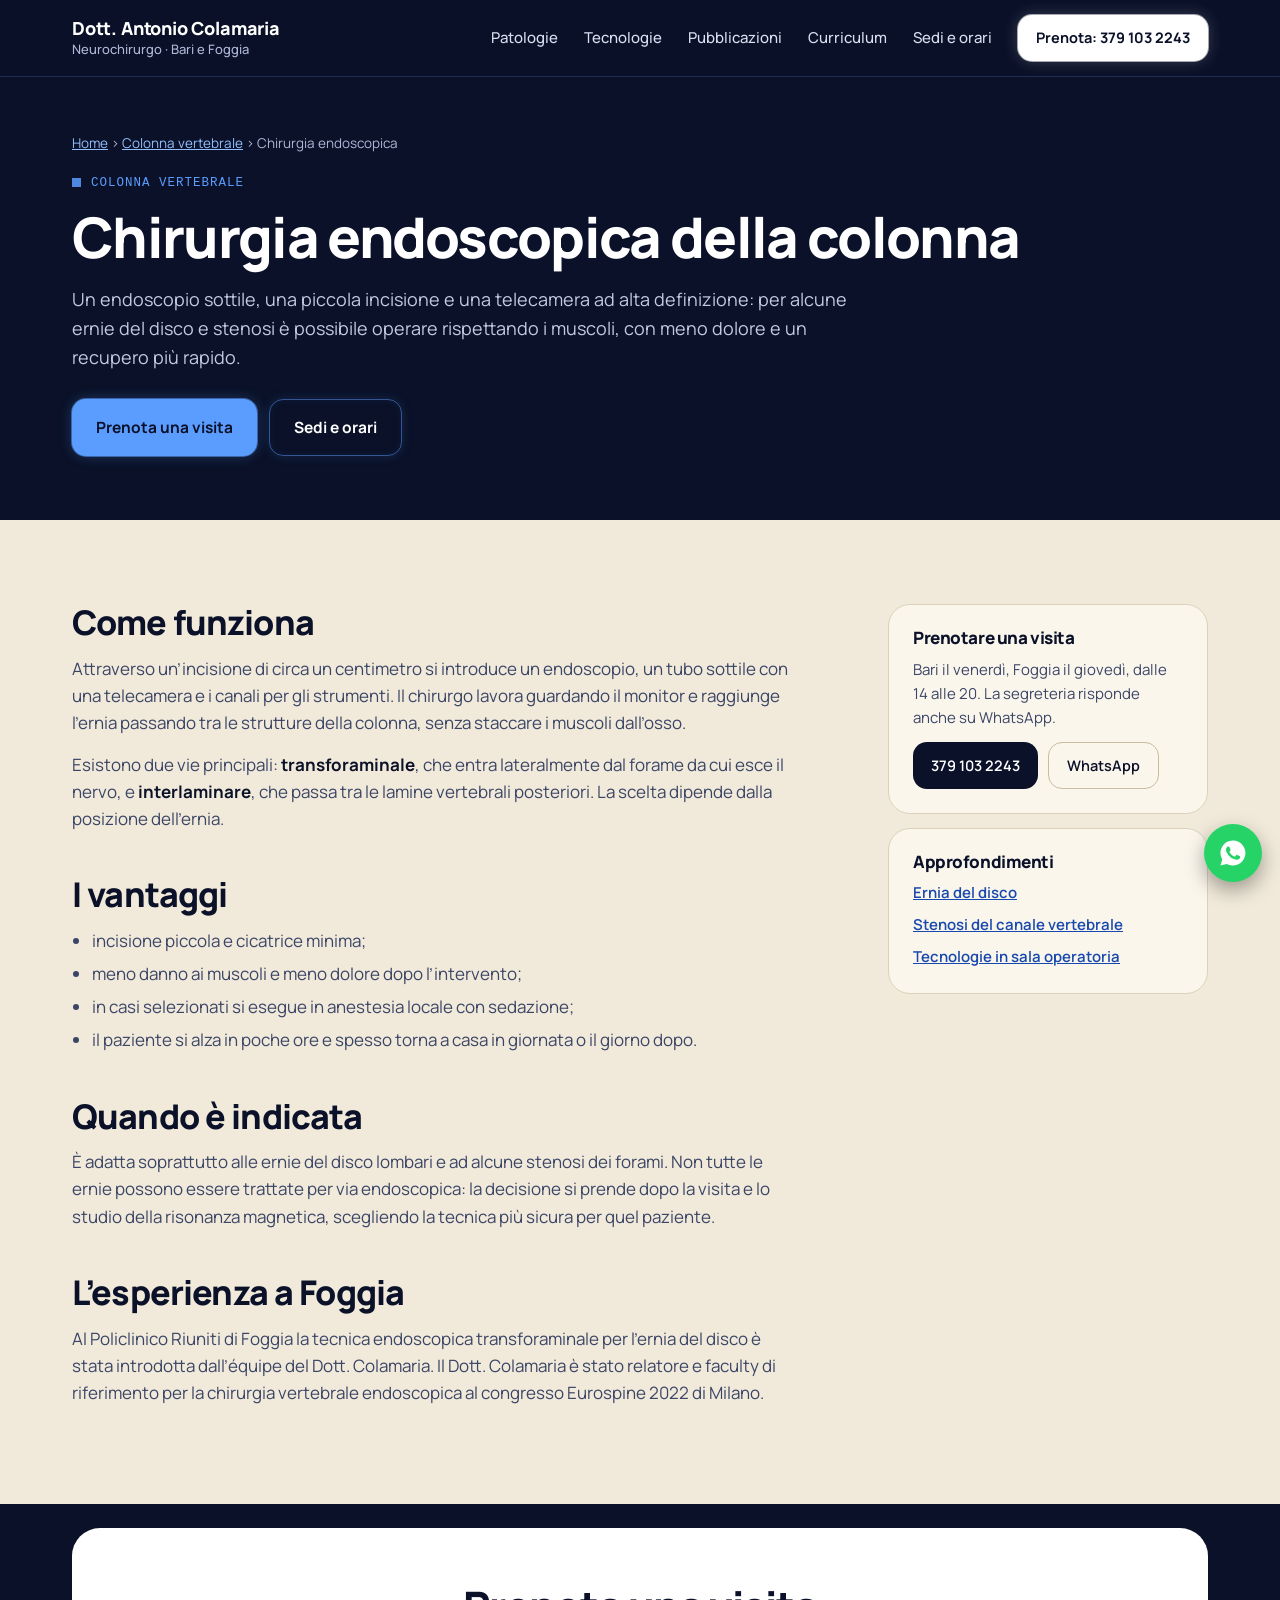
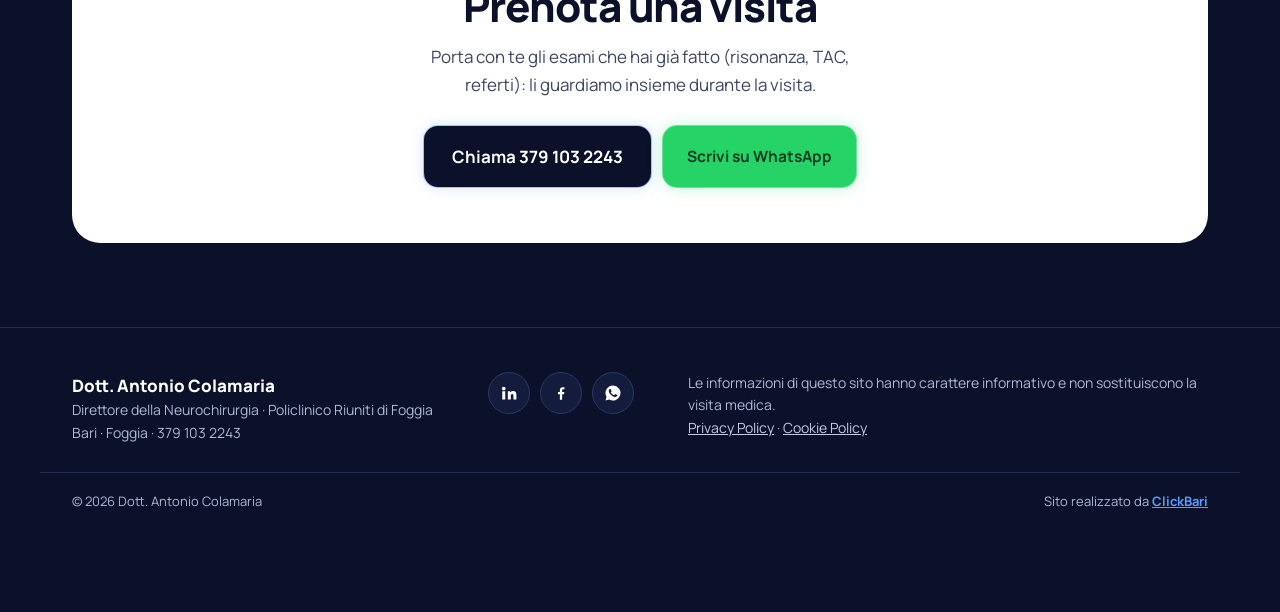
==== commit 86ac4373: "Menu: 'Ricerca' diventa 'Pubblicazioni' Co-Authored-By: Claude Opus 5.5 <noreply@anthropic.com> Clau" ====
--- a/chirurgia-endoscopica-colonna.html
+++ b/chirurgia-endoscopica-colonna.html
@@ -72,7 +72,7 @@
     <nav id="menu" aria-label="Menu principale">
       <a href="/#patologie">Patologie</a>
       <a href="tecnologie.html">Tecnologie</a>
-      <a href="pubblicazioni.html">Ricerca</a>
+      <a href="pubblicazioni.html">Pubblicazioni</a>
       <a href="curriculum.html">Curriculum</a>
       <a href="/#sedi">Sedi e orari</a>
       <a href="tel:+393791032243" class="btn btn-primary btn-sm">Prenota: 379 103 2243</a>
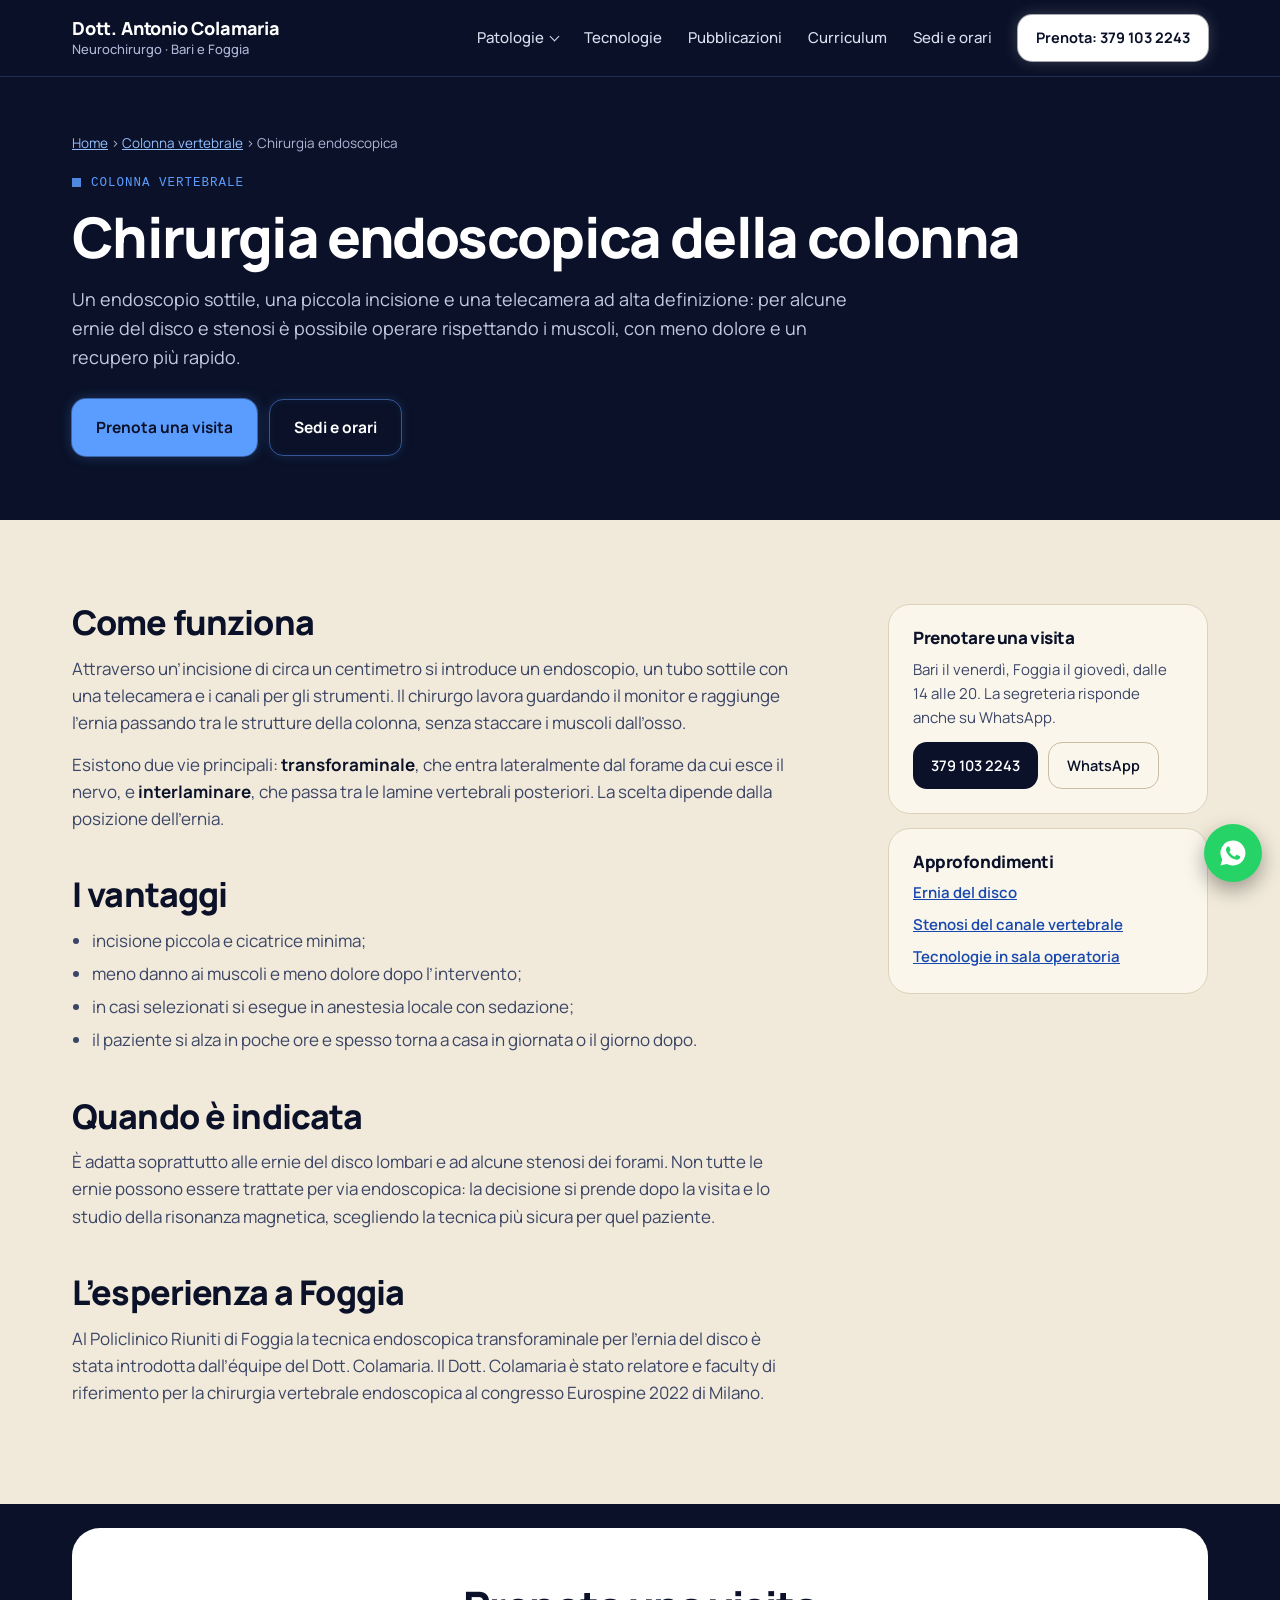
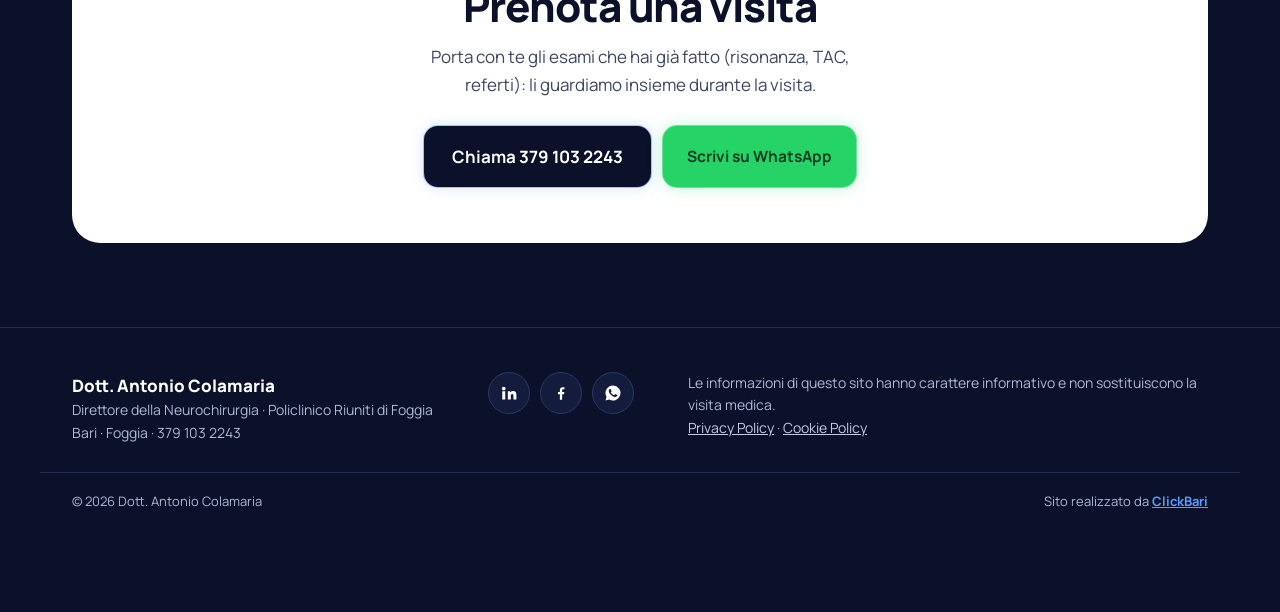
==== commit 6d26f381: "Menu: sottomenu Patologie con le 7 pagine delle aree cliniche Co-Authored-By: Claude Opus 5.5 <norep" ====
--- a/chirurgia-endoscopica-colonna.html
+++ b/chirurgia-endoscopica-colonna.html
@@ -70,7 +70,18 @@
     <a href="/" class="brand"><strong>Dott. Antonio Colamaria</strong><span>Neurochirurgo · Bari e Foggia</span></a>
     <button class="menu-btn" type="button" aria-expanded="false" aria-controls="menu" aria-label="Apri il menu"><svg class="bars" viewBox="0 0 24 24" fill="none" stroke="currentColor" stroke-width="2" stroke-linecap="round" aria-hidden="true"><path d="M4 7h16M4 12h16M4 17h16"/></svg><svg class="x" viewBox="0 0 24 24" fill="none" stroke="currentColor" stroke-width="2" stroke-linecap="round" aria-hidden="true"><path d="M6 6l12 12M18 6L6 18"/></svg></button>
     <nav id="menu" aria-label="Menu principale">
-      <a href="/#patologie">Patologie</a>
+      <div class="dd">
+        <a href="/#patologie" class="dd-top">Patologie</a>
+        <div class="sub">
+          <a href="neuro-oncologia.html">Tumori del cervello</a>
+          <a href="colonna-vertebrale.html">Colonna vertebrale</a>
+          <a href="ernia-del-disco.html">Ernia del disco</a>
+          <a href="stenosi-del-canale.html">Stenosi del canale</a>
+          <a href="chirurgia-endoscopica-colonna.html">Chirurgia endoscopica</a>
+          <a href="patologie-vascolari.html">Aneurismi e patologie vascolari</a>
+          <a href="nervi-periferici.html">Nervi periferici</a>
+        </div>
+      </div>
       <a href="tecnologie.html">Tecnologie</a>
       <a href="pubblicazioni.html">Pubblicazioni</a>
       <a href="curriculum.html">Curriculum</a>
--- a/assets/style.css
+++ b/assets/style.css
@@ -396,3 +396,20 @@
 .area.txt .body{padding-top:26px}
 .feat .body{padding-top:26px}
 .feat{border-top:4px solid var(--teal)}
+
+/* sottomenu Patologie */
+.dd{position:relative}
+.dd .sub a{display:block;white-space:nowrap}
+@media(min-width:861px){
+  .dd-top::after{content:"";display:inline-block;width:6px;height:6px;margin-left:7px;border-right:1.5px solid currentColor;border-bottom:1.5px solid currentColor;transform:translateY(-3px) rotate(45deg)}
+  .dd .sub{display:none;position:absolute;top:100%;left:-14px;padding-top:14px;z-index:60}
+  .dd .sub::before{content:"";position:absolute;inset:14px 0 0;background:#0E1733;border:1px solid var(--line-2);border-radius:14px;box-shadow:0 20px 40px rgba(0,0,0,.4);z-index:-1}
+  .dd:hover .sub,.dd:focus-within .sub{display:block}
+  .dd .sub a{padding:10px 18px;font-size:14.5px}
+  .dd .sub a:first-child{margin-top:8px}.dd .sub a:last-child{margin-bottom:8px}
+  .dd .sub a:hover{color:#fff;background:rgba(91,157,255,.12)}
+}
+@media(max-width:860px){
+  .js nav.open{max-height:calc(100vh - 76px);overflow-y:auto}
+  .js nav .dd .sub a:not(.btn){padding:11px 0 11px 18px;font-size:15.5px;color:#B9C3DD}
+}
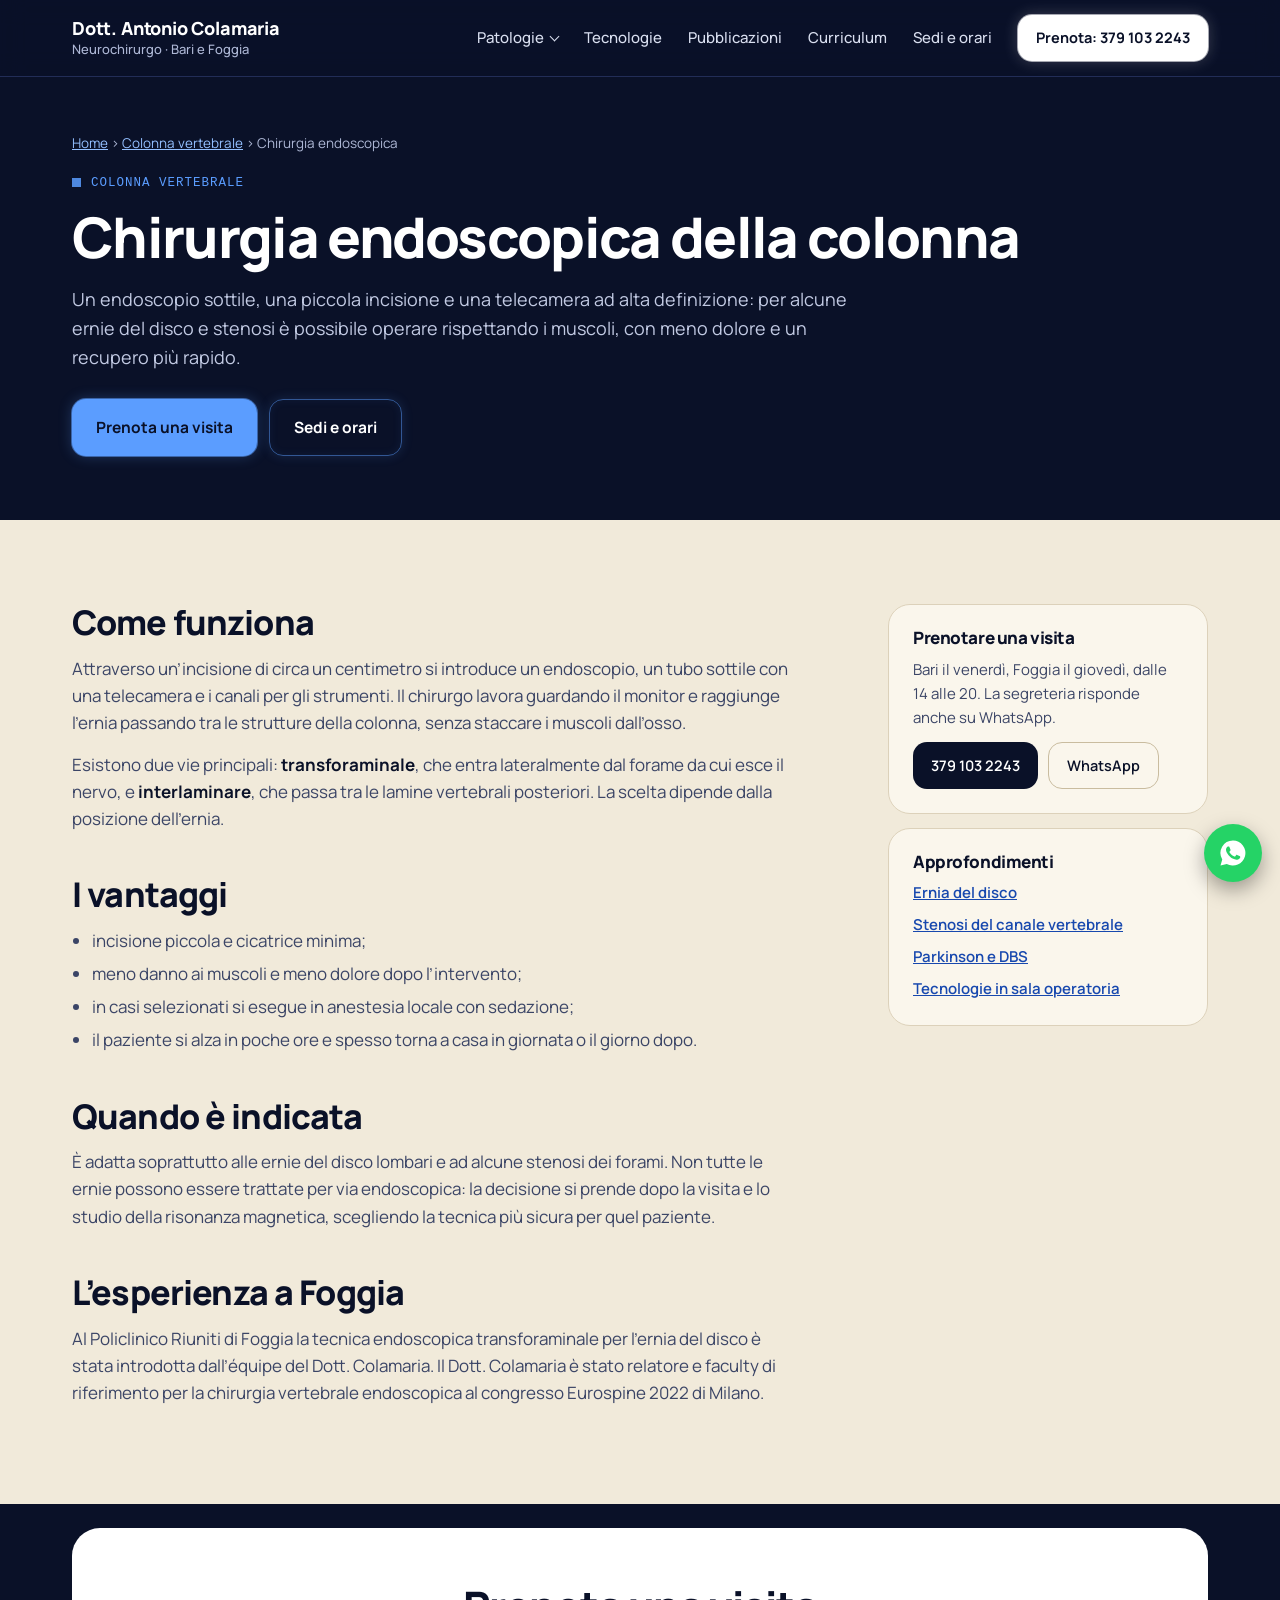
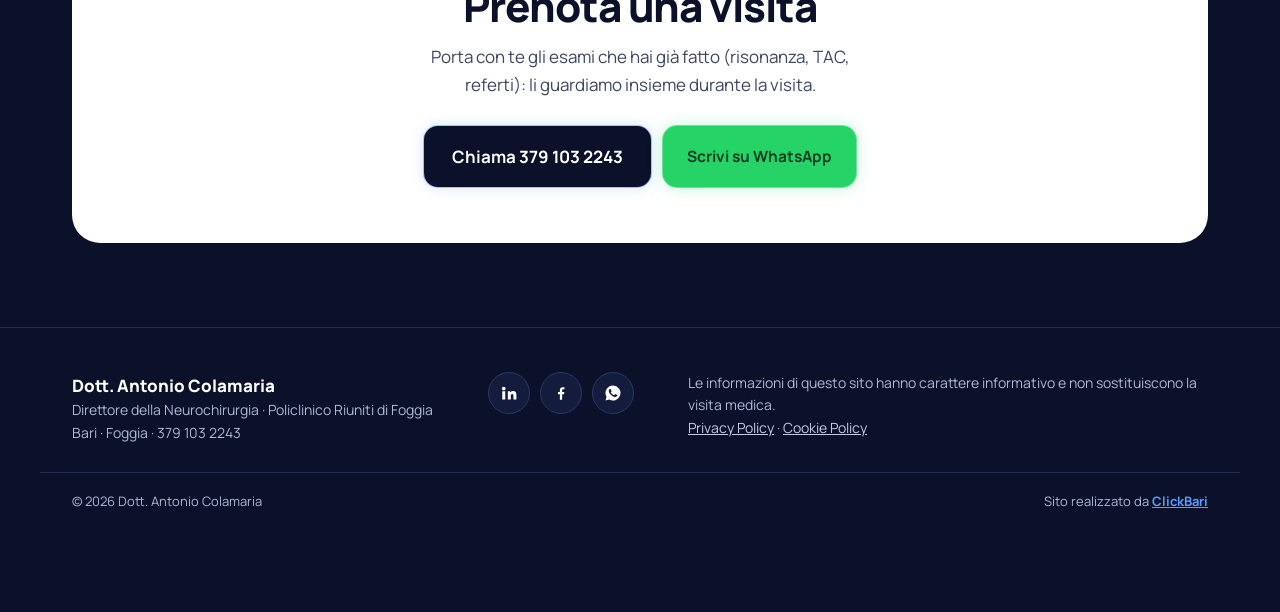
==== commit 17cdf34b: "Tumori del cervello: sezione Casi clinici (LinkedIn, angolo ponto-cerebellare); DBS in 'Altre aree' " ====
--- a/chirurgia-endoscopica-colonna.html
+++ b/chirurgia-endoscopica-colonna.html
@@ -80,6 +80,7 @@
           <a href="chirurgia-endoscopica-colonna.html">Chirurgia endoscopica</a>
           <a href="patologie-vascolari.html">Aneurismi e patologie vascolari</a>
           <a href="nervi-periferici.html">Nervi periferici</a>
+          <a href="parkinson-dbs.html">Parkinson e DBS</a>
         </div>
       </div>
       <a href="tecnologie.html">Tecnologie</a>
@@ -139,6 +140,7 @@
         <ul>
           <li><a href="ernia-del-disco.html">Ernia del disco</a></li>
           <li><a href="stenosi-del-canale.html">Stenosi del canale vertebrale</a></li>
+          <li><a href="parkinson-dbs.html">Parkinson e DBS</a></li>
           <li><a href="tecnologie.html">Tecnologie in sala operatoria</a></li>
         </ul>
       </div>
--- a/assets/style.css
+++ b/assets/style.css
@@ -413,3 +413,24 @@
   .js nav.open{max-height:calc(100vh - 76px);overflow-y:auto}
   .js nav .dd .sub a:not(.btn){padding:11px 0 11px 18px;font-size:15.5px;color:#B9C3DD}
 }
+/* mobile: sottomenu Patologie a scomparsa */
+@media(max-width:860px){
+  .js nav .dd-top{display:flex !important;justify-content:space-between;align-items:center}
+  .js nav .dd-top::after{content:"";width:9px;height:9px;margin-right:6px;border-right:2px solid currentColor;border-bottom:2px solid currentColor;transform:translateY(-3px) rotate(45deg);transition:transform .2s}
+  .js nav .dd.open .dd-top::after{transform:translateY(2px) rotate(-135deg)}
+  .js nav .dd .sub{display:none}
+  .js nav .dd.open .sub{display:block}
+}
+
+/* storia di un paziente (in evidenza sopra le recensioni Google) */
+.story{position:relative;max-width:860px;margin:0 auto 28px;padding:40px 44px 34px;background:#0A1128;border-radius:var(--r-lg);text-align:left;overflow:hidden;box-shadow:0 18px 40px rgba(10,17,40,.18)}
+.story::after{content:"";position:absolute;inset:auto -80px -120px auto;width:320px;height:320px;border-radius:50%;background:radial-gradient(circle,rgba(91,157,255,.28),transparent 70%)}
+.story-mark{font:800 96px/0.8 'Manrope',sans-serif;color:#5B9DFF;height:44px}
+.story blockquote{margin:0;font-size:clamp(20px,2.3vw,26px);line-height:1.45;font-weight:600;color:#fff;letter-spacing:-.01em;position:relative;z-index:1}
+.story figcaption{margin-top:20px;display:flex;flex-direction:column;gap:2px;position:relative;z-index:1}
+.story figcaption b{color:#fff;font-size:16px}
+.story figcaption span{color:#9FB0D6;font-size:14px}
+@media(max-width:700px){.story{padding:30px 24px 26px}.story-mark{font-size:72px;height:34px}}
+/* titoli delle pubblicazioni cliccabili */
+.pub h3 a{color:inherit;text-decoration:none}
+.pub h3 a:hover{color:var(--teal);text-decoration:underline;text-underline-offset:3px}
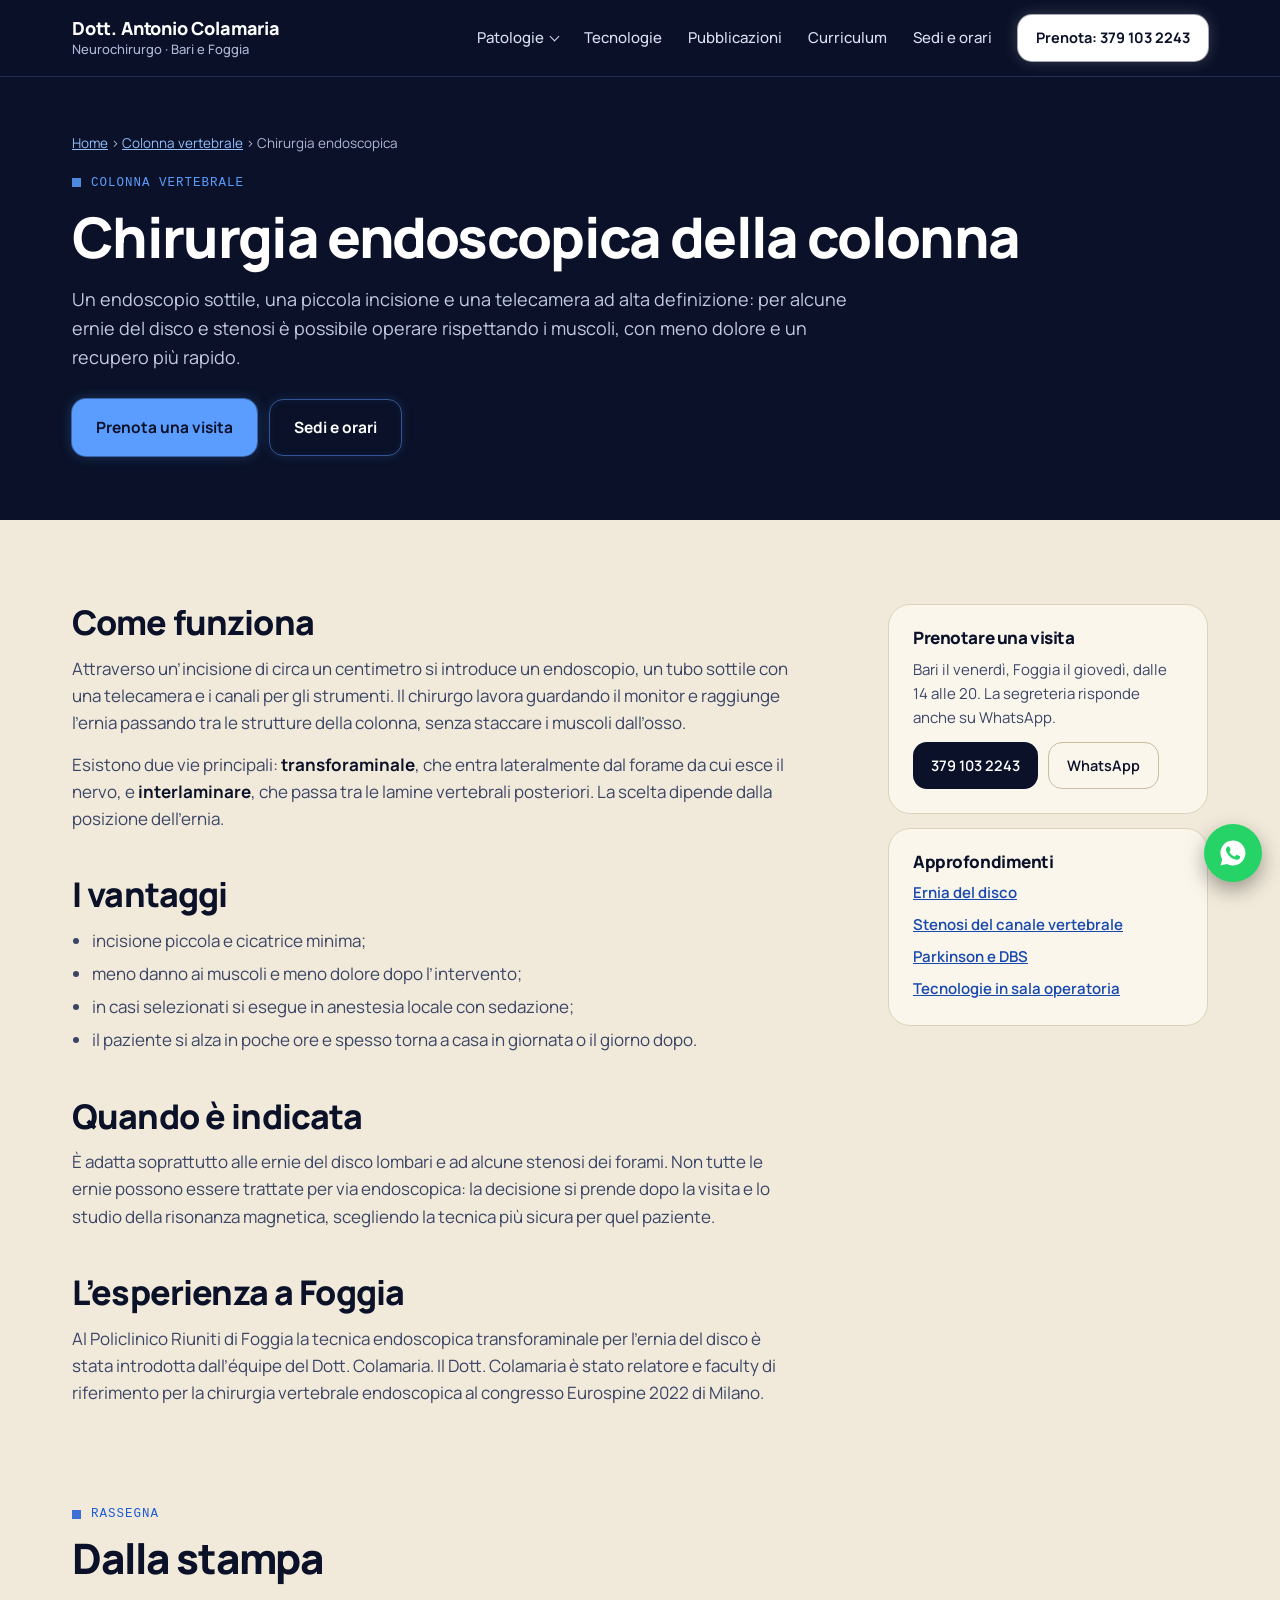
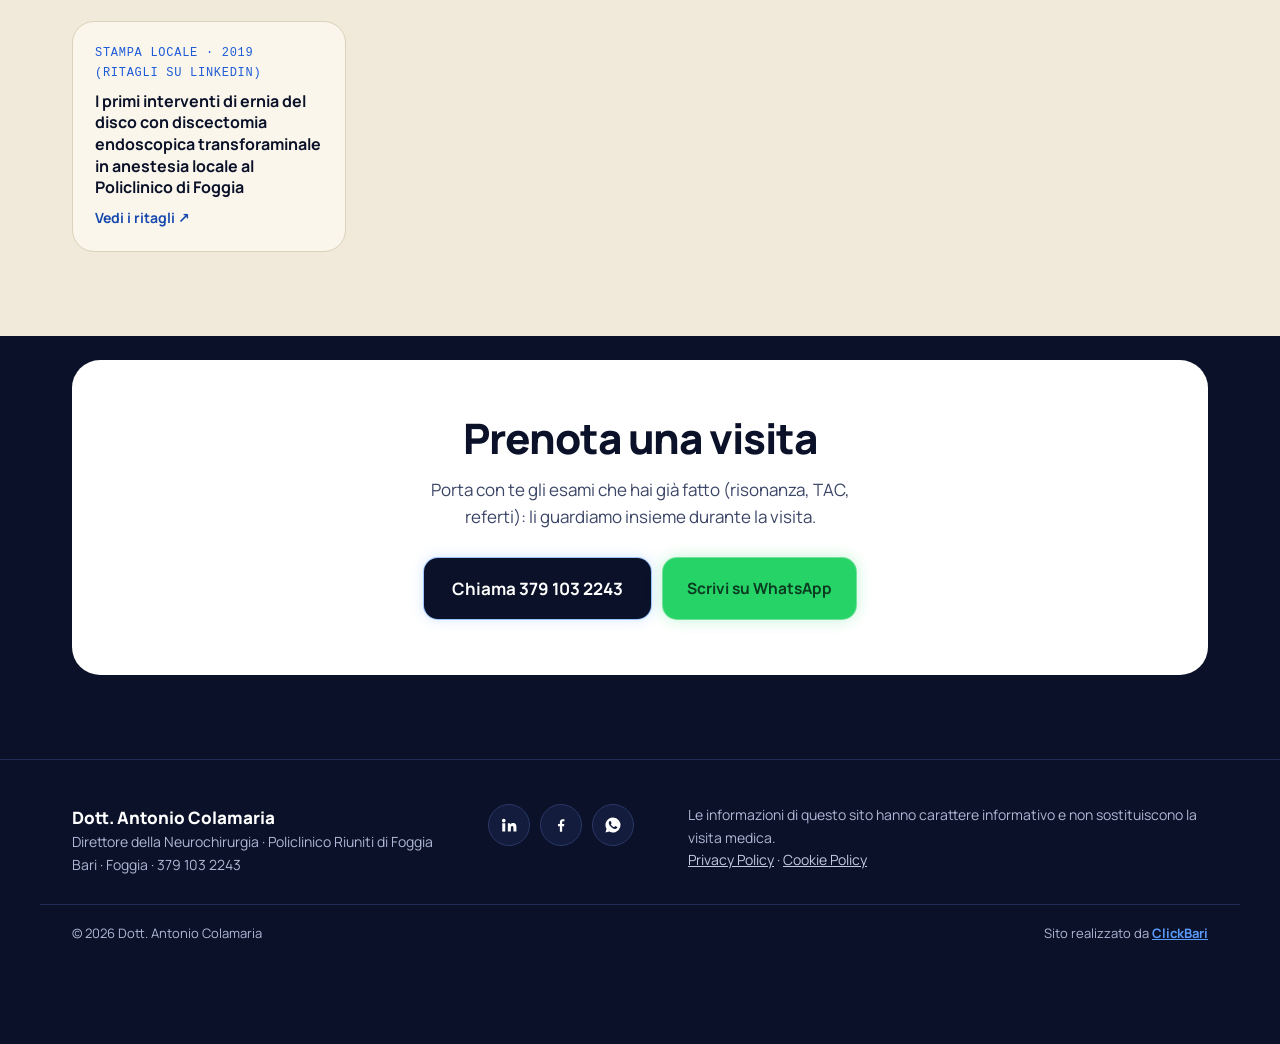
==== commit 5bbf11a9: "Rassegna: ritagli di giornale 2019 (LinkedIn) su Chirurgia endoscopica e Tecnologie Co-Authored-By: " ====
--- a/chirurgia-endoscopica-colonna.html
+++ b/chirurgia-endoscopica-colonna.html
@@ -148,6 +148,22 @@
   </div>
 </section>
 
+<section class="light" style="padding-top:0">
+  <div class="wrap">
+    <div class="head">
+      <div class="kicker">Rassegna</div>
+      <h2>Dalla stampa</h2>
+    </div>
+    <div class="media-grid">
+      <a class="media" href="https://www.linkedin.com/posts/antonio-colamaria-a13306196_activity-6604684737762078721-dHaA/" target="_blank" rel="noopener">
+        <span class="src">Stampa locale · 2019 (ritagli su LinkedIn)</span>
+        <b>I primi interventi di ernia del disco con discectomia endoscopica transforaminale in anestesia locale al Policlinico di Foggia</b>
+        <span class="go">Vedi i ritagli ↗</span>
+      </a>
+    </div>
+  </div>
+</section>
+
 <section class="cta">
   <div class="wrap"><div class="inner">
     <h2>Prenota una visita</h2>
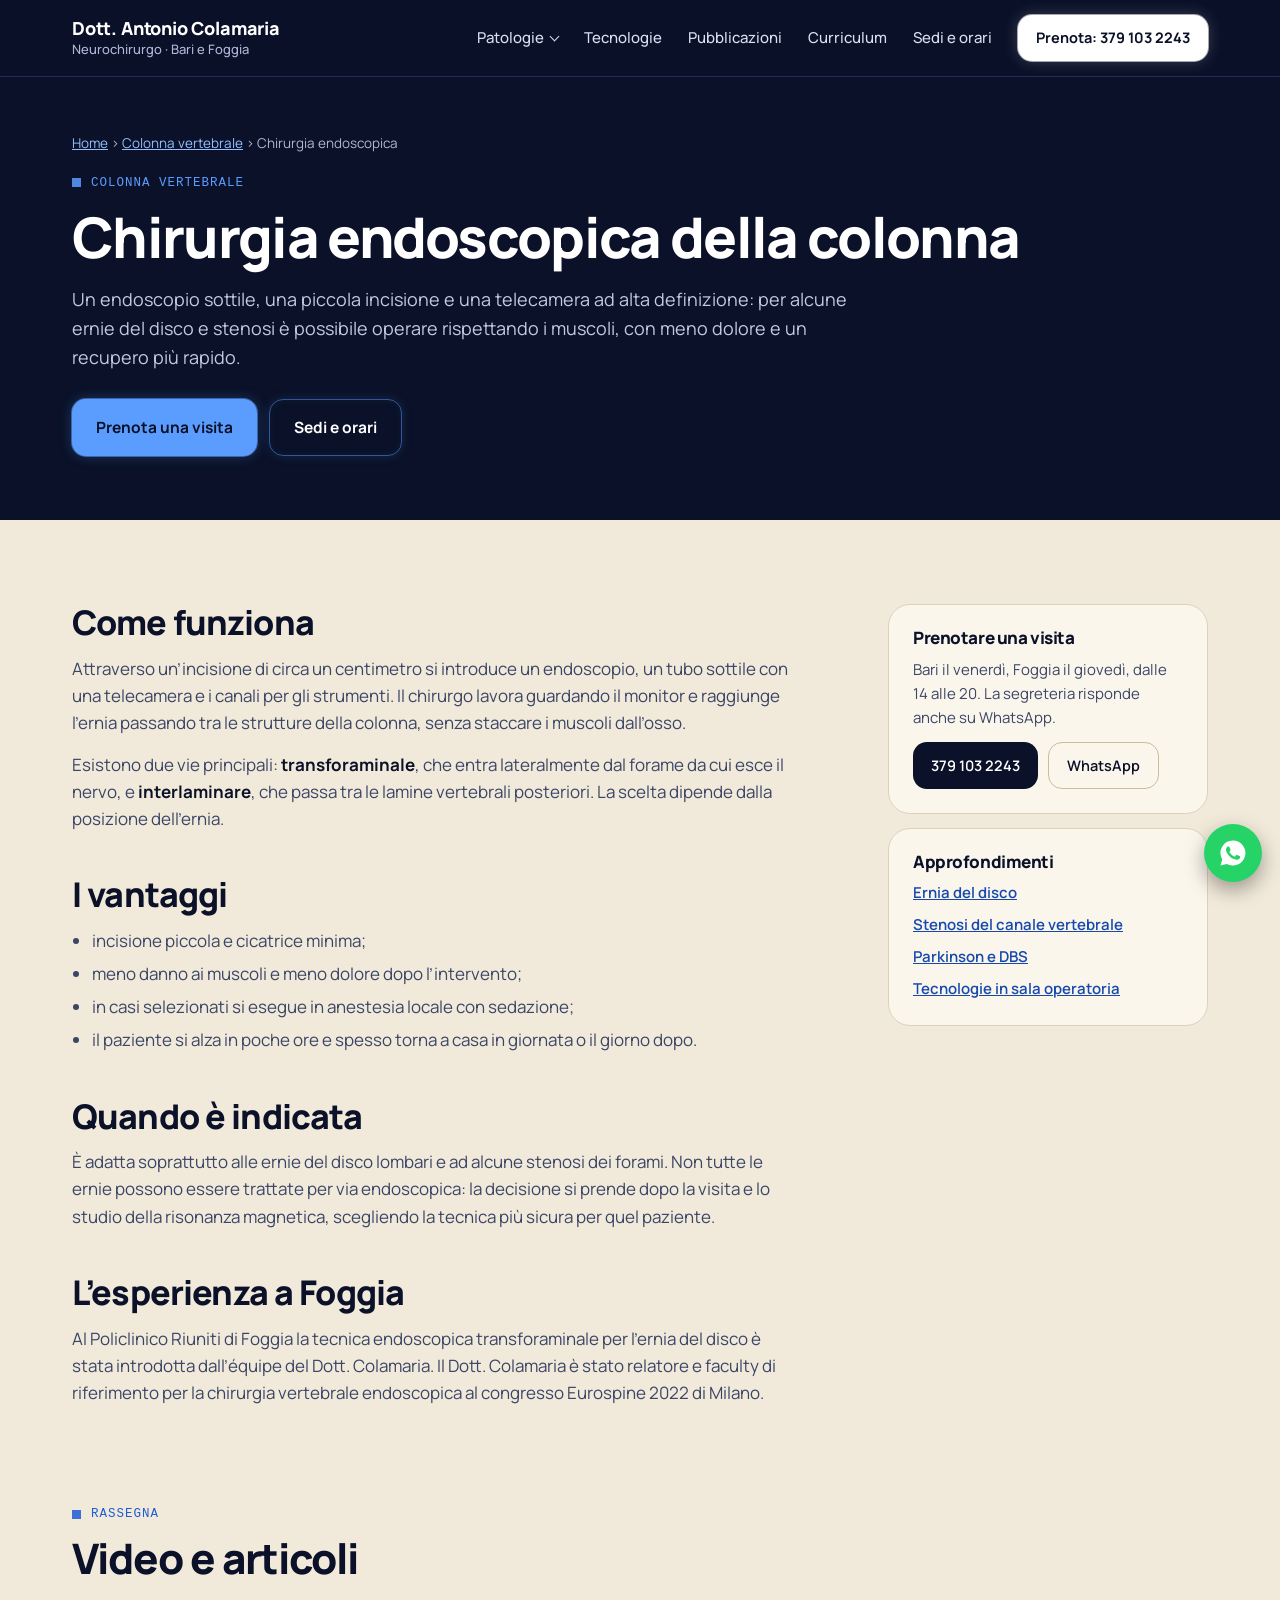
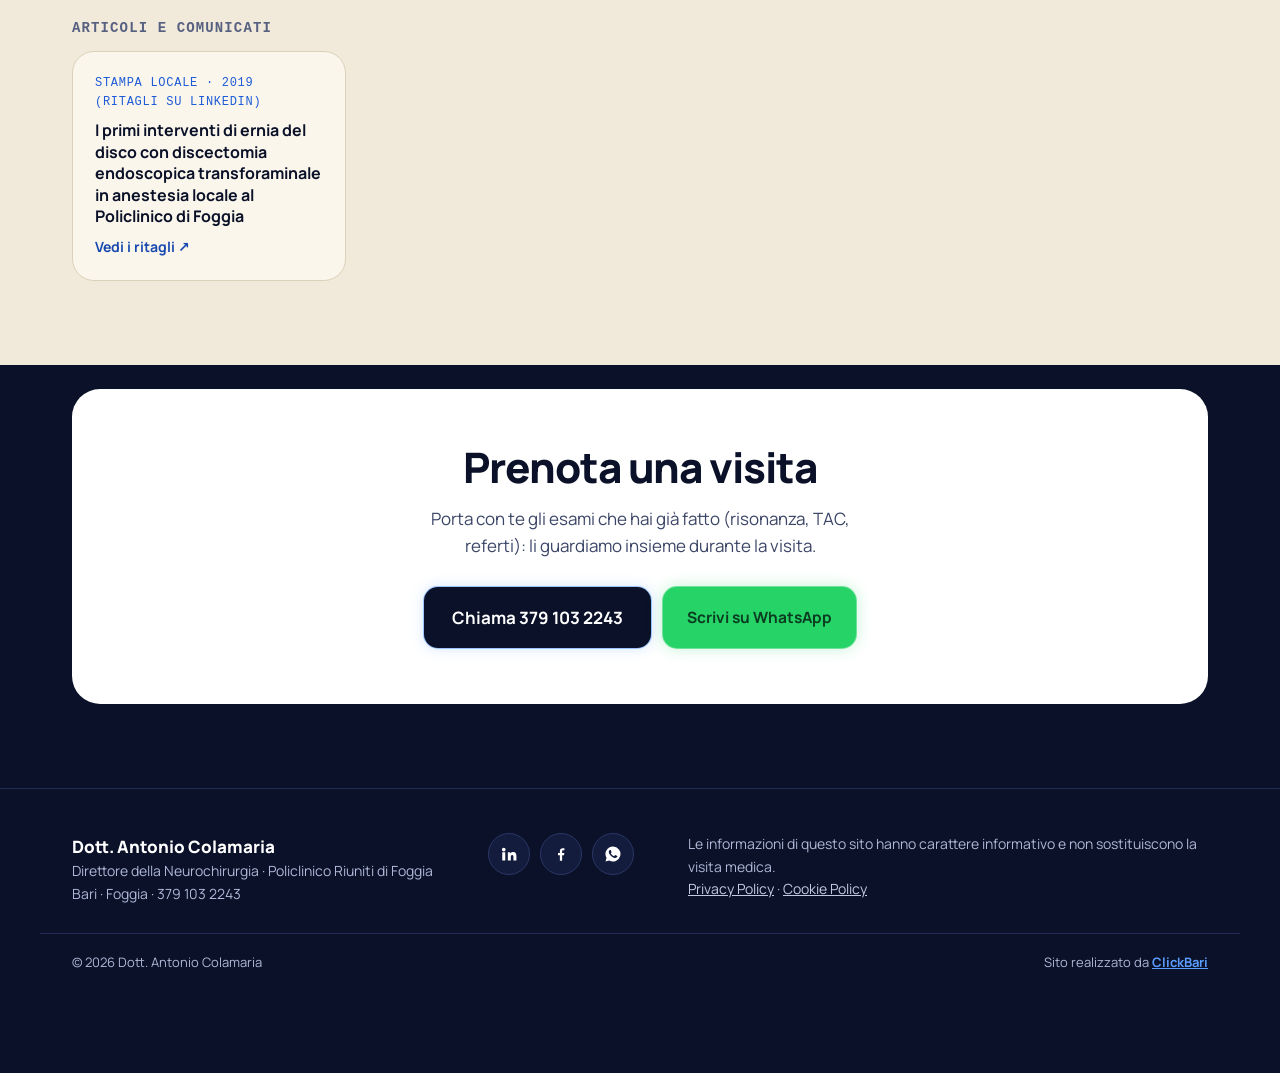
==== commit 05682123: "Rassegna divisa in Video e Articoli; video YouTube riproducibili sul sito, player caricato solo al c" ====
--- a/chirurgia-endoscopica-colonna.html
+++ b/chirurgia-endoscopica-colonna.html
@@ -152,8 +152,9 @@
   <div class="wrap">
     <div class="head">
       <div class="kicker">Rassegna</div>
-      <h2>Dalla stampa</h2>
-    </div>
+      <h2>Video e articoli</h2>
+    </div>
+    <h3 class="sub-h">Articoli e comunicati</h3>
     <div class="media-grid">
       <a class="media" href="https://www.linkedin.com/posts/antonio-colamaria-a13306196_activity-6604684737762078721-dHaA/" target="_blank" rel="noopener">
         <span class="src">Stampa locale · 2019 (ritagli su LinkedIn)</span>
--- a/assets/style.css
+++ b/assets/style.css
@@ -434,3 +434,31 @@
 /* titoli delle pubblicazioni cliccabili */
 .pub h3 a{color:inherit;text-decoration:none}
 .pub h3 a:hover{color:var(--teal);text-decoration:underline;text-underline-offset:3px}
+
+/* foto nel testo */
+.prose .photo{margin:22px 0 30px}
+.prose .photo img{width:100%;max-width:640px;height:auto;border-radius:var(--r-lg);display:block}
+.prose .photo figcaption{margin-top:8px;font-size:14px;color:var(--ink-mute)}
+
+/* illustrazioni anatomiche (atlanti storici, pubblico dominio) */
+.p-hero .art.tall{justify-self:center;max-width:none}
+.p-hero .art.tall img{width:auto;max-height:520px;margin:0 auto;display:block}
+.spine-band .band .art img{max-height:560px}
+@media(max-width:900px){.p-hero .art.tall img{max-height:240px}}
+/* rassegna: video (player YouTube caricato solo al clic, niente cookie prima) + articoli */
+.sub-h{font-size:14px;font-family:ui-monospace,SFMono-Regular,Menlo,Consolas,monospace;letter-spacing:.08em;text-transform:uppercase;color:var(--ink-mute);margin:30px 0 14px;font-weight:600}
+.head + .sub-h{margin-top:6px}
+.vid-grid{display:grid;grid-template-columns:repeat(auto-fill,minmax(300px,1fr));gap:18px}
+.vid{display:flex;flex-direction:column;background:var(--white);border:1px solid var(--line);border-radius:var(--r-lg);overflow:hidden}
+.vid-poster{position:relative;display:block;width:100%;aspect-ratio:16/9;border:0;padding:0;cursor:pointer;background:radial-gradient(120% 90% at 30% 20%,#1d3a6e 0%,#0A1128 70%);}
+.vid-poster::after{content:"";position:absolute;inset:0;background:repeating-linear-gradient(90deg,rgba(91,157,255,.05) 0 1px,transparent 1px 36px)}
+.vid-play{position:absolute;left:50%;top:50%;width:72px;height:72px;margin:-36px 0 0 -36px;border-radius:50%;background:#5B9DFF;box-shadow:0 0 0 10px rgba(91,157,255,.18),0 10px 30px rgba(0,0,0,.4);transition:transform .2s;z-index:1}
+.vid-play::before{content:"";position:absolute;left:29px;top:22px;border-style:solid;border-width:14px 0 14px 22px;border-color:transparent transparent transparent #0A1128}
+.vid-poster:hover .vid-play,.vid-poster:focus-visible .vid-play{transform:scale(1.08)}
+.vid-meta{display:flex;flex-direction:column;gap:8px;padding:18px 20px 20px}
+.vid-meta .src{font-family:ui-monospace,SFMono-Regular,Menlo,Consolas,monospace;font-size:12px;letter-spacing:.06em;text-transform:uppercase;color:var(--teal)}
+.vid-meta b{font-size:16px;line-height:1.35}
+.vid-out{margin-top:4px;font-size:14px;font-weight:700;color:var(--teal-deep);text-decoration:none}
+.vid-frame{position:relative;width:100%;aspect-ratio:16/9;background:#000}
+.vid-frame iframe{position:absolute;inset:0;width:100%;height:100%;border:0}
+.vid-note{font-size:13px;color:var(--ink-mute);margin:10px 0 0}
